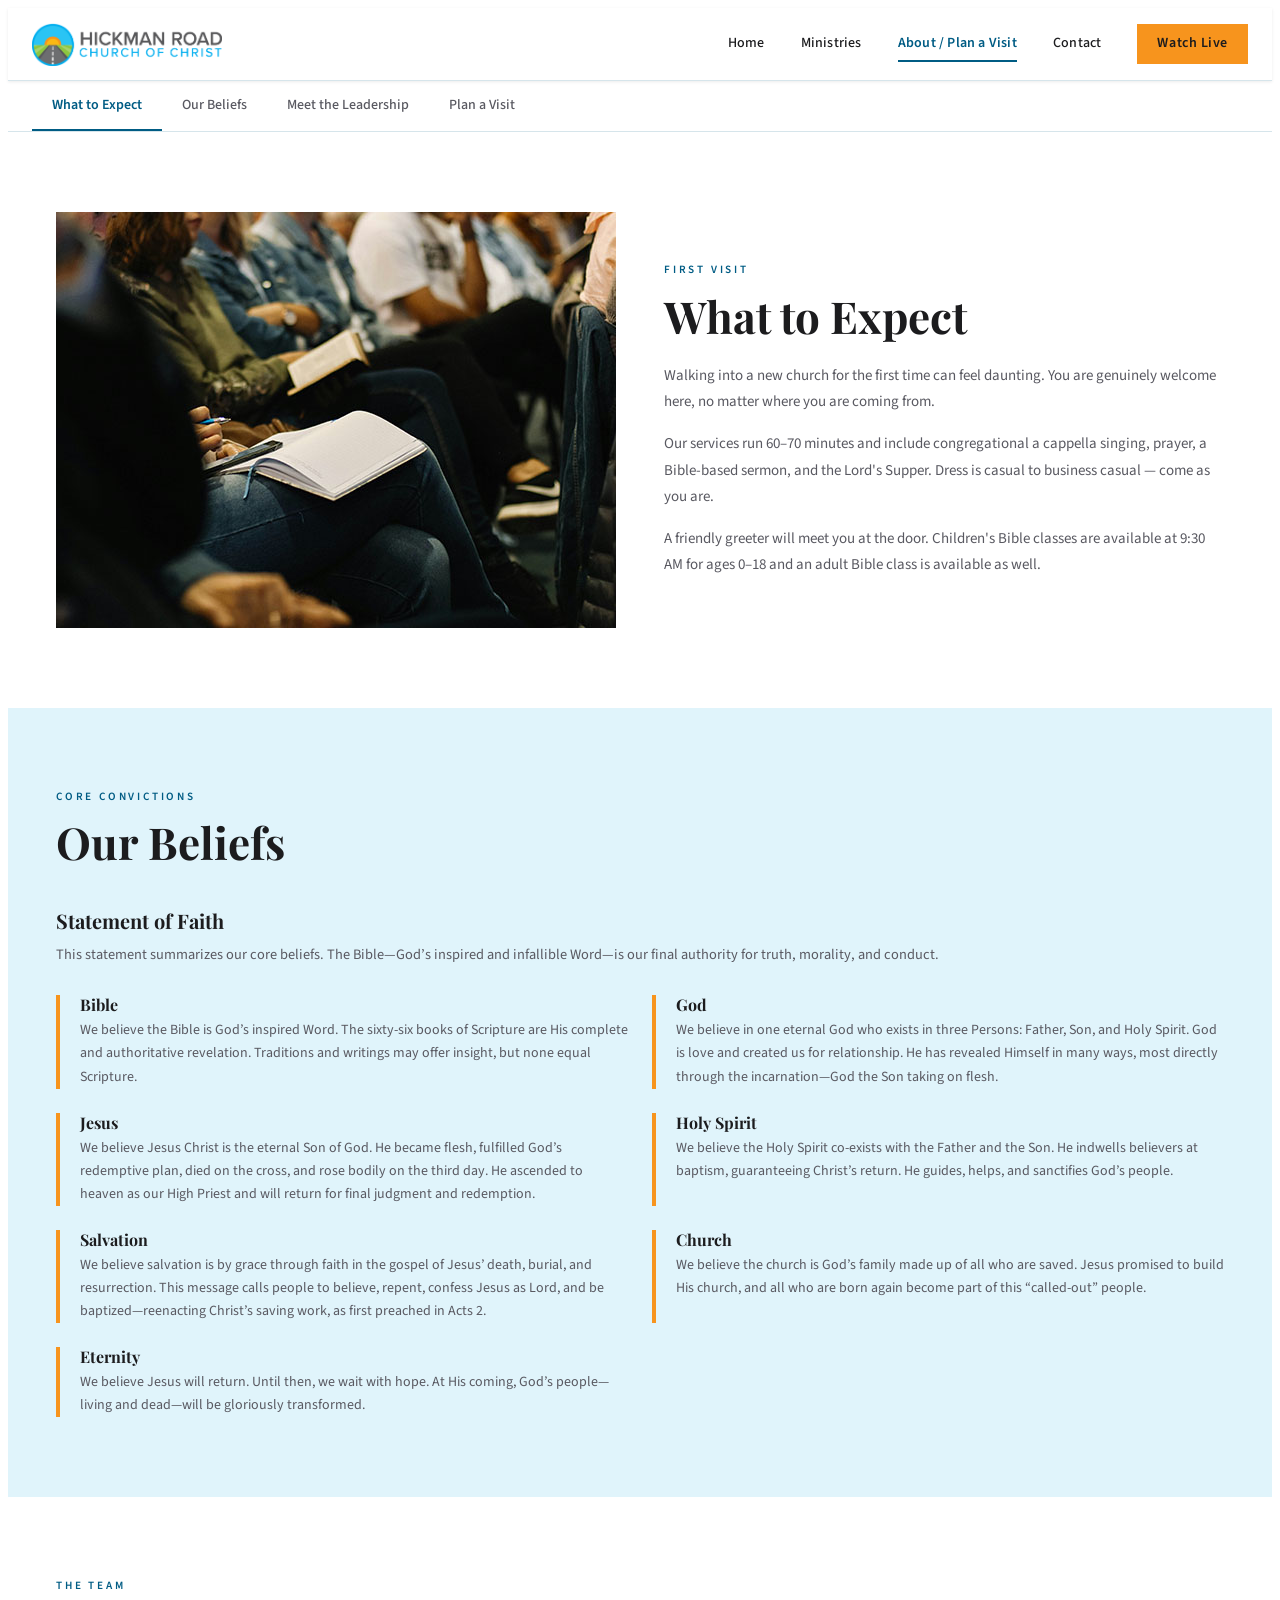
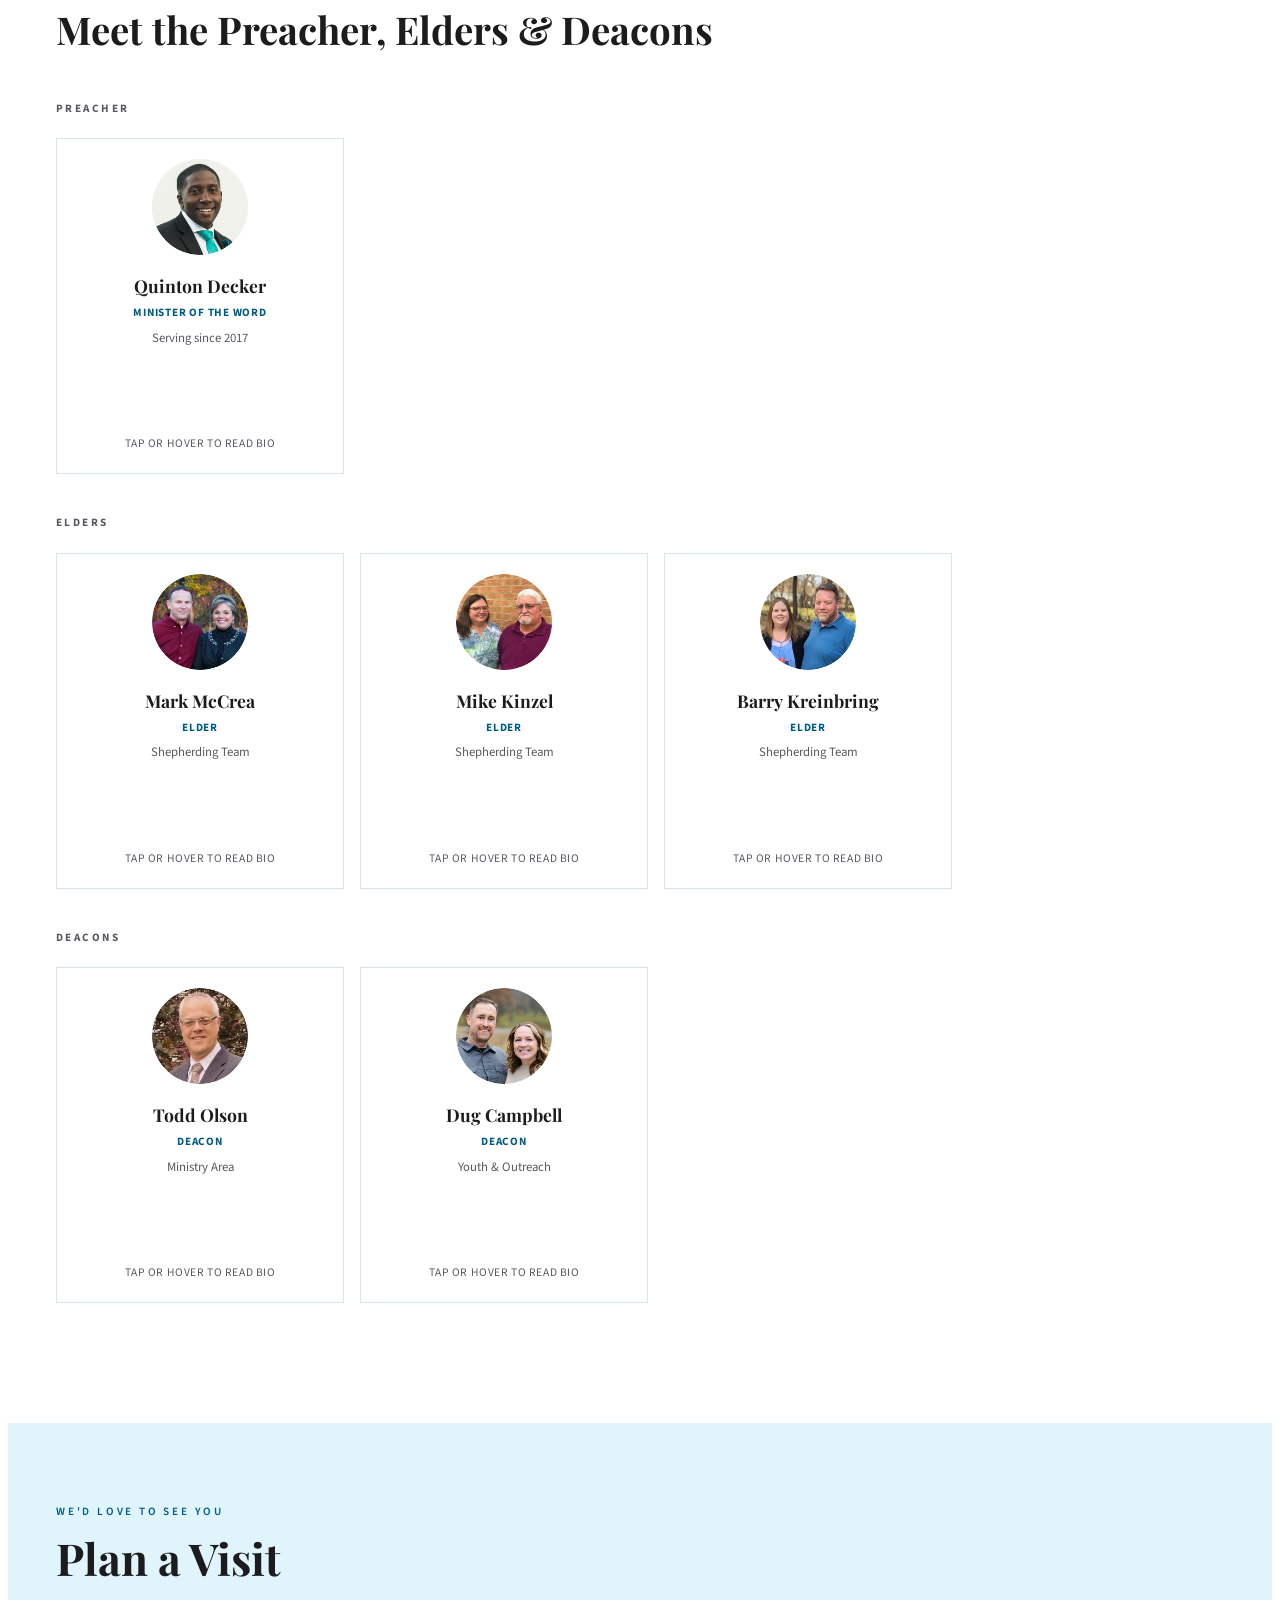
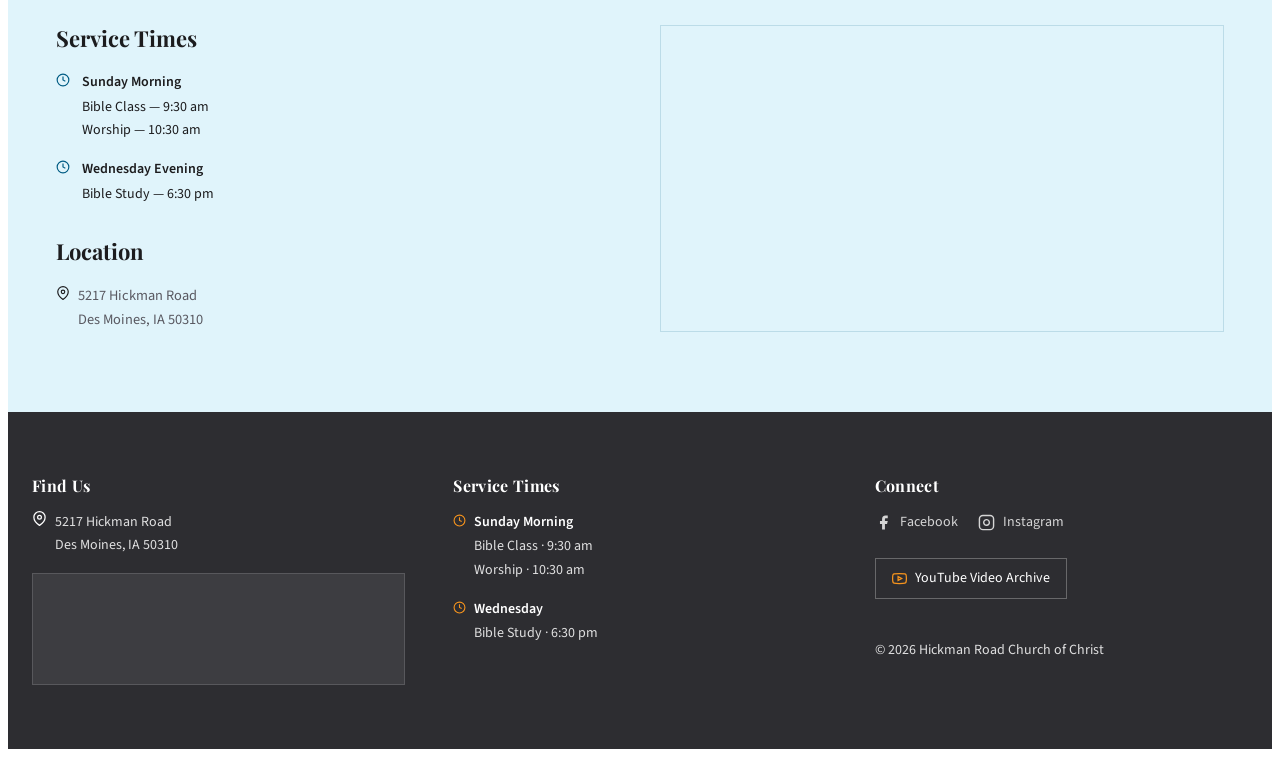
==== about.html @ 823d5087 "Initial commit" ====
<!DOCTYPE html>
<html lang="en">

<head>
    <meta charset="UTF-8" />
    <meta name="viewport" content="width=device-width, initial-scale=1.0" />
    <title>About / Plan a Visit — Hickman Road Church of Christ</title>
    <link rel="preconnect" href="https://fonts.googleapis.com" />
    <link rel="preconnect" href="https://fonts.gstatic.com" crossorigin />
    <link
        href="https://fonts.googleapis.com/css2?family=Playfair+Display:ital,wght@0,400;0,600;0,700;1,400;1,600&family=Source+Sans+3:wght@300;400;500;600&display=swap"
        rel="stylesheet" />
    <link rel="stylesheet" href="scss/main.css" />
</head>

<body>

    <a href="#main-content" class="skip-link">Skip to main content</a>

    <header role="banner" class="site-header">
        <div class="site-header__inner">
            <a href="index.html" class="site-header__logo" aria-label="Hickman Road Church of Christ — go to home page">
                <img src="images/logo-full.png" alt="" aria-hidden="true" class="logo-full" />
                <img src="images/logo-bug.png" alt="" aria-hidden="true" class="logo-bug" />
            </a>
            <nav class="site-nav" aria-label="Main navigation">
                <a href="index.html" class="site-nav__link">Home</a>
                <a href="ministries.html" class="site-nav__link">Ministries</a>
                <a href="about.html" class="site-nav__link" aria-current="page">About / Plan a Visit</a>
                <a href="contact.html" class="site-nav__link">Contact</a>
                <a href="https://www.facebook.com/hickmanroadchurchofchrist" class="site-nav__cta" target="_blank" rel="noopener noreferrer">Watch Live</a>
            </nav>
            <button class="hamburger" id="hamburger-btn" aria-label="Open navigation menu" aria-expanded="false"
                aria-controls="mobile-nav">
                <svg id="icon-menu" width="22" height="22" viewBox="0 0 24 24" fill="none" stroke="currentColor"
                    stroke-width="2" aria-hidden="true">
                    <line x1="3" y1="6" x2="21" y2="6" />
                    <line x1="3" y1="12" x2="21" y2="12" />
                    <line x1="3" y1="18" x2="21" y2="18" />
                </svg>
                <svg id="icon-close" width="22" height="22" viewBox="0 0 24 24" fill="none" stroke="currentColor"
                    stroke-width="2" aria-hidden="true" style="display:none;">
                    <line x1="18" y1="6" x2="6" y2="18" />
                    <line x1="6" y1="6" x2="18" y2="18" />
                </svg>
            </button>
        </div>
        <div id="mobile-nav" class="mobile-nav" hidden role="navigation" aria-label="Mobile navigation">
            <a href="index.html" class="mobile-nav__link">Home</a>
            <a href="ministries.html" class="mobile-nav__link">Ministries</a>
            <a href="about.html" class="mobile-nav__link" aria-current="page">About / Plan a Visit</a>
            <a href="contact.html" class="mobile-nav__link">Contact</a>
            <a href="#watch" class="mobile-nav__link mobile-nav__link--cta">Watch Live</a>
        </div>
    </header>

    <main id="main-content" tabindex="-1" style="outline:none;">
        <h1 class="sr-only">About / Plan a Visit — Hickman Road Church of Christ</h1>

        <!-- Sticky Sub-nav -->
        <nav class="sub-nav" aria-label="Page sections">
            <div class="sub-nav__inner">
                <button class="sub-nav__btn" data-target="what-to-expect" aria-current="true">What to Expect</button>
                <button class="sub-nav__btn" data-target="our-beliefs">Our Beliefs</button>
                <button class="sub-nav__btn" data-target="leadership">Meet the Leadership</button>
                <button class="sub-nav__btn" data-target="plan-a-visit">Plan a Visit</button>
            </div>
        </nav>

        <!-- What to Expect -->
        <section id="what-to-expect" class="expect-section" aria-labelledby="expect-heading">
            <div class="expect-section__inner">
                <div class="expect-section__image">
                    <img src="images/bibles_out_592x416.jpg"
                        alt="Congregation gathered in a warm, welcoming worship space" />
                </div>
                <div class="expect-section__text">
                    <span class="eyebrow">First Visit</span>
                    <h2 id="expect-heading">What to Expect</h2>
                    <p>Walking into a new church for the first time can feel daunting. You are genuinely welcome here, no matter where you are coming from.</p>
                    <p>Our services run 60–70 minutes and include congregational a cappella singing, prayer, a Bible-based sermon, and the Lord's Supper. Dress is casual to business casual — come as you are.</p>
                    <p>A friendly greeter will meet you at the door. Children's Bible classes are available at 9:30 AM for ages 0–18 and an adult Bible class is available as well.</p>
                </div>
            </div>
        </section>

        <!-- Our Beliefs -->
        <section id="our-beliefs" class="beliefs-section" aria-labelledby="beliefs-heading">
            <div class="beliefs-section__inner">
                <span class="eyebrow">Core Convictions</span>
                <h2 id="beliefs-heading">Our Beliefs</h2>
                <h3 class="beliefs-section__subhead">Statement of Faith</h3>
                <p class="beliefs-section__intro">This statement summarizes our core beliefs. The Bible—God’s inspired and infallible Word—is our final authority for truth, morality, and conduct.</p>
                <div class="beliefs-section__list">
                    <div class="belief-item">
                        <h3>Bible</h3>
                        <p>We believe the Bible is God’s inspired Word. The sixty‑six books of Scripture are His complete and authoritative revelation. Traditions and writings may offer insight, but none equal Scripture.</p>
                    </div>
                    <div class="belief-item">
                        <h3>God</h3>
                        <p>We believe in one eternal God who exists in three Persons: Father, Son, and Holy Spirit. God is love and created us for relationship. He has revealed Himself in many ways, most directly through the incarnation—God the Son taking on flesh.</p>
                    </div>
                    <div class="belief-item">
                        <h3>Jesus</h3>
                        <p>We believe Jesus Christ is the eternal Son of God. He became flesh, fulfilled God’s redemptive plan, died on the cross, and rose bodily on the third day. He ascended to heaven as our High Priest and will return for final judgment and redemption.</p>
                    </div>
                    <div class="belief-item">
                        <h3>Holy Spirit</h3>
                        <p>We believe the Holy Spirit co‑exists with the Father and the Son. He indwells believers at baptism, guaranteeing Christ’s return. He guides, helps, and sanctifies God’s people.</p>
                    </div>
                    <div class="belief-item">
                        <h3>Salvation</h3>
                        <p>We believe salvation is by grace through faith in the gospel of Jesus’ death, burial, and resurrection. This message calls people to believe, repent, confess Jesus as Lord, and be baptized—reenacting Christ’s saving work, as first preached in Acts 2.</p>
                    </div>
                    <div class="belief-item">
                        <h3>Church</h3>
                        <p>We believe the church is God’s family made up of all who are saved. Jesus promised to build His church, and all who are born again become part of this “called‑out” people.</p>
                    </div>
                    <div class="belief-item">
                        <h3>Eternity</h3>
                        <p>We believe Jesus will return. Until then, we wait with hope. At His coming, God’s people—living and dead—will be gloriously transformed.</p>
                    </div>
                </div>
            </div>
        </section>

        
        <!-- Leadership -->
        <section id="leadership" class="leadership-section" aria-labelledby="leadership-heading">
            <div class="leadership-section__inner">
                <span class="eyebrow">The Team</span>
                <h2 id="leadership-heading">Meet the Preacher, Elders &amp; Deacons</h2>
                <p class="leadership-mobile-hint">Tap a card to read each bio. Tap again to return.</p>

                <div class="leadership-group">
                    <div class="leadership-group__title">Preacher</div>
                    <div class="leadership-group__cards">
                        <article class="leadership-flip-card" tabindex="0">
                            <div class="leadership-flip-card__inner">
                                <div class="leadership-flip-card__face leadership-flip-card__face--front">
                                    <div class="leadership-flip-card__avatar">
                                        <img src="images/quinton_350_circle.png" alt="Quinton Decker, Minister of the Word" />
                                    </div>
                                    <div class="leadership-flip-card__name">Quinton Decker</div>
                                    <div class="leadership-flip-card__role">Minister of the Word</div>
                                    <div class="leadership-flip-card__meta">Serving since 2017</div>
                                    <div class="leadership-flip-card__hint">Tap or hover to read bio</div>
                                </div>
                                <div class="leadership-flip-card__face leadership-flip-card__face--back">
                                    <h3>Bio</h3>
                                    <p>Quinton grew up in Moore, Oklahoma, and earned his BBS from Bear Valley Bible Institute. He and his wife, Katie, have a one‑year‑old daughter, Ruth. He loves Scripture, family time, and serving the church, and is passionate about pursuing God and living out biblical truth.</p>
                                </div>
                            </div>
                        </article>
                    </div>
                </div>

                <div class="leadership-group">
                    <div class="leadership-group__title">Elders</div>
                    <div class="leadership-group__cards">
                        <article class="leadership-flip-card" tabindex="0">
                            <div class="leadership-flip-card__inner">
                                <div class="leadership-flip-card__face leadership-flip-card__face--front">
                                    <div class="leadership-flip-card__avatar">
                                        <img src="images/mark-betsy_350_circle.png" alt="Mark McCrea, Elder" />
                                    </div>
                                    <div class="leadership-flip-card__name">Mark McCrea</div>
                                    <div class="leadership-flip-card__role">Elder</div>
                                    <div class="leadership-flip-card__meta">Shepherding Team</div>
                                    <div class="leadership-flip-card__hint">Tap or hover to read bio</div>
                                </div>
                                <div class="leadership-flip-card__face leadership-flip-card__face--back">
                                    <h3>Bio</h3>
                                    <p>Mark became a Christian in 1974 and married his wife, Betsy, in 1985. They moved to Des Moines in 2000, where Mark manages Cedar Creek Lumber. An elder since 2012, Mark loves teaching and serving alongside his family.</p>
                                </div>
                            </div>
                        </article>

                        <article class="leadership-flip-card" tabindex="0">
                            <div class="leadership-flip-card__inner">
                                <div class="leadership-flip-card__face leadership-flip-card__face--front">
                                    <div class="leadership-flip-card__avatar">
                                        <img src="images/mike-deb_350_circle.jpg" alt="Mike Kinzel, Elder" />
                                    </div>
                                    <div class="leadership-flip-card__name">Mike Kinzel</div>
                                    <div class="leadership-flip-card__role">Elder</div>
                                    <div class="leadership-flip-card__meta">Shepherding Team</div>
                                    <div class="leadership-flip-card__hint">Tap or hover to read bio</div>
                                </div>
                                <div class="leadership-flip-card__face leadership-flip-card__face--back">
                                    <h3>Bio</h3>
                                    <p>Mike and Deb were baptized in 1978 and moved to Des Moines in 1989. Mike manages Liqui‑Grow Fertilizer, and both serve through teaching and ministry work. He enjoys guitar, family time, and keeping his ’72 Chevelle running.</p>
                                </div>
                            </div>
                        </article>

                        <article class="leadership-flip-card" tabindex="0">
                            <div class="leadership-flip-card__inner">
                                <div class="leadership-flip-card__face leadership-flip-card__face--front">
                                    <div class="leadership-flip-card__avatar">
                                        <img src="images/barry-kristi_350_circle.png" alt="Barry Kreinbring, Elder" />
                                    </div>
                                    <div class="leadership-flip-card__name">Barry Kreinbring</div>
                                    <div class="leadership-flip-card__role">Elder</div>
                                    <div class="leadership-flip-card__meta">Shepherding Team</div>
                                    <div class="leadership-flip-card__hint">Tap or hover to read bio</div>
                                </div>
                                <div class="leadership-flip-card__face leadership-flip-card__face--back">
                                    <h3>Bio</h3>
                                    <p>Barry has attended Hickman Road for more than 40 years. He and his wife, Kristi, have four children and love being involved in church life. Barry enjoys family time and is passionate about helping shape the congregation’s future.</p>
                                </div>
                            </div>
                        </article>

                        
                    </div>
                </div>

                <div class="leadership-group">
                    <div class="leadership-group__title">Deacons</div>
                    <div class="leadership-group__cards" aria-label="List of deacons">
                        <article class="leadership-flip-card" tabindex="0">
                            <div class="leadership-flip-card__inner">
                                <div class="leadership-flip-card__face leadership-flip-card__face--front">
                                    <div class="leadership-flip-card__avatar">
                                        <img src="images/todd_350_circle.png" alt="Deacon profile placeholder one" />
                                    </div>
                                    <div class="leadership-flip-card__name">Todd Olson</div>
                                    <div class="leadership-flip-card__role">Deacon</div>
                                    <div class="leadership-flip-card__meta">Ministry Area</div>
                                    <div class="leadership-flip-card__hint">Tap or hover to read bio</div>
                                </div>
                                <div class="leadership-flip-card__face leadership-flip-card__face--back">
                                    <h3>Bio</h3>
                                    <p>Todd has been part of Hickman Road since 1995. He and his wife, Sherri, have three children and are longtime LTC participants. Todd works in restaurant management and renewable resources and enjoys family time and home projects.</p>
                                </div>
                            </div>
                        </article>

                        <article class="leadership-flip-card" tabindex="0">
                            <div class="leadership-flip-card__inner">
                                <div class="leadership-flip-card__face leadership-flip-card__face--front">
                                    <div class="leadership-flip-card__avatar">
                                        <img src="images/DugJenni_web.png" alt="Deacon profile placeholder two" />
                                    </div>
                                    <div class="leadership-flip-card__name">Dug Campbell</div>
                                    <div class="leadership-flip-card__role">Deacon</div>
                                    <div class="leadership-flip-card__meta">Youth & Outreach</div>
                                    <div class="leadership-flip-card__hint">Tap or hover to read bio</div>
                                </div>
                                <div class="leadership-flip-card__face leadership-flip-card__face--back">
                                    <h3>Bio</h3>
                                    <p>Dug grew up at Hickman Road and returned to the Des Moines area in 2006 with his wife, Jenni. They have five children—Cordelia, Samson, Canaan, and sisters Ysmaylove and Rebeca, who joined their family through adoption from Haiti. Dug loves family time and is excited about the church’s future.</p>
                                </div>
                            </div>
                        </article>
                    </div>
                </div>
            </div>
        </section>

        <!-- Plan a Visit -->
        <section id="plan-a-visit" class="visit-section" aria-labelledby="visit-heading">
            <div class="visit-section__inner">
                <span class="eyebrow">We'd Love to See You</span>
                <h2 id="visit-heading">Plan a Visit</h2>
                <div class="visit-section__grid">
                    <div>
                        <h3>Service Times</h3>
                        <ul class="schedule-list" aria-label="Weekly service schedule">
                            <li>
                                <svg class="sl-icon" width="14" height="14" viewBox="0 0 24 24" fill="none"
                                    stroke="currentColor" stroke-width="2" aria-hidden="true">
                                    <circle cx="12" cy="12" r="10" />
                                    <polyline points="12 6 12 12 16 14" />
                                </svg>
                                <div><strong>Sunday Morning</strong>
                                    <div>Bible Class — 9:30 am</div>
                                    <div>Worship — 10:30 am</div>
                                </div>
                            </li>
                            
                            <li>
                                <svg class="sl-icon" width="14" height="14" viewBox="0 0 24 24" fill="none"
                                    stroke="currentColor" stroke-width="2" aria-hidden="true">
                                    <circle cx="12" cy="12" r="10" />
                                    <polyline points="12 6 12 12 16 14" />
                                </svg>
                                <div><strong>Wednesday Evening</strong>
                                    <div>Bible Study — 6:30 pm</div>
                                </div>
                            </li>
                        </ul>
                        <h3>Location</h3>
                        <div style="display:flex;align-items:flex-start;gap:0.5rem;">
                            <svg class="sl-icon" width="14" height="14" viewBox="0 0 24 24" fill="none"
                                stroke="currentColor" stroke-width="2" aria-hidden="true" style="margin-top:2px;">
                                <path d="M21 10c0 7-9 13-9 13s-9-6-9-13a9 9 0 0118 0z" />
                                <circle cx="12" cy="10" r="3" />
                            </svg>
                            <address style="color:#595961;font-size:0.9rem;line-height:1.65;">5217 Hickman Road<br>Des
                                Moines, IA 50310</address>
                        </div>
                    </div>
                    <div class="map-placeholder">
                        <iframe
                            src="https://www.google.com/maps/embed?pb=!1m14!1m8!1m3!1d47726.13663338739!2d-93.690954!3d41.61503!3m2!1i1024!2i768!4f13.1!3m3!1m2!1s0x87ee9e9b1088c731%3A0x2dcc5c05e4bc207!2sHickman%20Road%20Church%20of%20Christ!5e0!3m2!1sen!2sus!4v1785357381232!5m2!1sen!2sus"
                            width="100%"
                            height="100%"
                            style="border:0; min-height:16rem;"
                            allowfullscreen=""
                            loading="lazy"
                            referrerpolicy="strict-origin-when-cross-origin"
                            title="Map showing Hickman Road Church of Christ location">
                        </iframe>
                    </div>
                </div>
            </div>
        </section>

    </main>

    <!-- Same footer as index.html — paste it here -->
        <footer class="site-footer" aria-label="Site footer">
        <div class="site-footer__inner">
            <div class="site-footer__grid">
                <div class="site-footer__col">
                    <h2 class="site-footer__heading">Find Us</h2>
                    <div style="display:flex;align-items:flex-start;gap:0.5rem;margin-bottom:1rem;">
                        <svg class="ft-icon" width="15" height="15" viewBox="0 0 24 24" fill="none"
                            stroke="currentColor" stroke-width="2" aria-hidden="true">
                            <path d="M21 10c0 7-9 13-9 13s-9-6-9-13a9 9 0 0118 0z" />
                            <circle cx="12" cy="10" r="3" />
                        </svg>
                        <address>5217 Hickman Road<br>Des Moines, IA 50310</address>
                    </div>
                    <div class="site-footer__map-placeholder">
                        <iframe
                            src="https://www.google.com/maps/embed?pb=!1m14!1m8!1m3!1d47726.13663338739!2d-93.690954!3d41.61503!3m2!1i1024!2i768!4f13.1!3m3!1m2!1s0x87ee9e9b1088c731%3A0x2dcc5c05e4bc207!2sHickman%20Road%20Church%20of%20Christ!5e0!3m2!1sen!2sus!4v1785357381232!5m2!1sen!2sus"
                            width="100%"
                            height="100%"
                            style="border:0; min-height:7rem;"
                            allowfullscreen=""
                            loading="lazy"
                            referrerpolicy="strict-origin-when-cross-origin"
                            title="Footer map showing Hickman Road Church of Christ location">
                        </iframe>
                    </div>
                </div>
                <div class="site-footer__col">
                    <h2 class="site-footer__heading">Service Times</h2>
                    <ul class="site-footer__schedule" aria-label="Weekly service schedule">
                        <li>
                            <svg class="ft-icon" width="13" height="13" viewBox="0 0 24 24" fill="none"
                                stroke="currentColor" stroke-width="2" aria-hidden="true">
                                <circle cx="12" cy="12" r="10" />
                                <polyline points="12 6 12 12 16 14" />
                            </svg>
                            <div><strong>Sunday Morning</strong>
                                <div>Bible Class · 9:30 am</div>
                                <div>Worship · 10:30 am</div>
                            </div>
                        </li>
                        <li>
                            <svg class="ft-icon" width="13" height="13" viewBox="0 0 24 24" fill="none"
                                stroke="currentColor" stroke-width="2" aria-hidden="true">
                                <circle cx="12" cy="12" r="10" />
                                <polyline points="12 6 12 12 16 14" />
                            </svg>
                            <div><strong>Wednesday</strong>
                                <div>Bible Study · 6:30 pm</div>
                            </div>
                        </li>
                    </ul>
                </div>
                <div class="site-footer__col">
                    <h2 class="site-footer__heading">Connect</h2>
                    <nav class="site-footer__social" aria-label="Social media links">
                        <a href="https://www.facebook.com/hickmanroadchurchofchrist" aria-label="Visit our Facebook page" target="_blank" rel="noopener noreferrer">
                            <svg class="ft-icon" width="17" height="17" viewBox="0 0 24 24" fill="currentColor"
                                aria-hidden="true">
                                <path d="M18 2h-3a5 5 0 00-5 5v3H7v4h3v8h4v-8h3l1-4h-4V7a1 1 0 011-1h3z" />
                            </svg> Facebook
                        </a>
                        <a href="https://www.instagram.com/hickmanroadchurchofchrist/" aria-label="Visit our Instagram profile" target="_blank" rel="noopener noreferrer">
                            <svg class="ft-icon" width="17" height="17" viewBox="0 0 24 24" fill="none"
                                stroke="currentColor" stroke-width="2" aria-hidden="true">
                                <rect x="2" y="2" width="20" height="20" rx="5" />
                                <path d="M16 11.37A4 4 0 1112.63 8 4 4 0 0116 11.37z" />
                                <line x1="17.5" y1="6.5" x2="17.51" y2="6.5" />
                            </svg> Instagram
                        </a>
                    </nav>
                    <a href="https://www.youtube.com/@hickmanroadchurchofchrist6056" class="site-footer__archive" aria-label="Browse sermon archive recordings" target="_blank" rel="noopener noreferrer">
                        <svg class="ft-icon" width="15" height="15" viewBox="0 0 24 24" fill="none"
                            stroke="currentColor" stroke-width="2" aria-hidden="true">
                            <path
                                d="M22.54 6.42a2.78 2.78 0 00-1.94-1.96C18.88 4 12 4 12 4s-6.88 0-8.6.46a2.78 2.78 0 00-1.94 1.96A29 29 0 001 12a29 29 0 00.46 5.58A2.78 2.78 0 003.4 19.54C5.12 20 12 20 12 20s6.88 0 8.6-.46a2.78 2.78 0 001.94-1.96A29 29 0 0023 12a29 29 0 00-.46-5.58z" />
                            <polygon points="9.75 15.02 15.5 12 9.75 8.98 9.75 15.02" />
                        </svg>
                        YouTube Video Archive
                    </a>
                    <p class="site-footer__copy">© 2026 Hickman Road Church of Christ</p>
                    <p class="site-footer__copy">
                    </p>
                </div>
            </div>
        </div>
    </footer>

    <script src="js/main.js"></script>
</body>

</html>
---- scss/main.css ----
*,
*::before,
*::after {
  box-sizing: border-box;
}

html {
  font-size: 16px;
  scroll-behavior: smooth;
  -webkit-text-size-adjust: 100%;
}

body {
  font-family: "Source Sans 3", "Segoe UI", Helvetica, Arial, sans-serif;
  font-size: 1rem;
  line-height: 1.65;
  color: #1c1c1e;
  background-color: #ffffff;
  -webkit-font-smoothing: antialiased;
  -moz-osx-font-smoothing: grayscale;
}

h1,
h2,
h3,
h4,
h5,
h6 {
  font-family: "Playfair Display", Georgia, "Times New Roman", serif;
  font-weight: 700;
  line-height: 1.2;
  color: #1c1c1e;
  margin: 0;
}

p {
  margin: 0;
}

a {
  color: #005c84;
  text-decoration: none;
}
a:hover {
  text-decoration: underline;
}

img,
picture,
video {
  max-width: 100%;
  display: block;
}

ul,
ol {
  list-style: none;
  margin: 0;
  padding: 0;
}

button {
  font-family: "Source Sans 3", "Segoe UI", Helvetica, Arial, sans-serif;
  cursor: pointer;
}

address {
  font-style: normal;
}

button:focus-visible,
a:focus-visible,
input:focus-visible,
select:focus-visible,
textarea:focus-visible {
  outline: 3px solid #005c84;
  outline-offset: 3px;
}

@media (prefers-reduced-motion: reduce) {
  *,
  *::before,
  *::after {
    animation-duration: 0.01ms !important;
    animation-iteration-count: 1 !important;
    transition-duration: 0.01ms !important;
  }
}
.sr-only {
  position: absolute;
  width: 1px;
  height: 1px;
  padding: 0;
  margin: -1px;
  overflow: hidden;
  clip: rect(0, 0, 0, 0);
  white-space: nowrap;
  border-width: 0;
}

.section--primary h1,
.section--primary h2,
.section--primary h3,
.section--primary p,
.mission-band h1,
.mission-band h2 {
  color: #ffffff;
}

@keyframes fadeInUp {
  from {
    opacity: 0;
    transform: translateY(28px);
  }
  to {
    opacity: 1;
    transform: translateY(0);
  }
}
@keyframes fadeIn {
  from {
    opacity: 0;
  }
  to {
    opacity: 1;
  }
}
@keyframes slideInLeft {
  from {
    opacity: 0;
    transform: translateX(-28px);
  }
  to {
    opacity: 1;
    transform: translateX(0);
  }
}
@keyframes pulse {
  0%, 100% {
    transform: scale(1);
  }
  50% {
    transform: scale(1.03);
  }
}
@keyframes shimmer {
  from {
    background-position: -200% 0;
  }
  to {
    background-position: 200% 0;
  }
}
.anim-fade-in-up {
  animation: fadeInUp 0.65s ease both;
}

.anim-fade-in {
  animation: fadeIn 0.5s ease both;
}

.anim-slide-in-left {
  animation: slideInLeft 0.55s ease both;
}

.anim-delay-1 {
  animation-delay: 0.1s;
}

.anim-delay-2 {
  animation-delay: 0.2s;
}

.anim-delay-3 {
  animation-delay: 0.3s;
}

.anim-delay-4 {
  animation-delay: 0.4s;
}

.anim-delay-5 {
  animation-delay: 0.5s;
}

@media (prefers-reduced-motion: reduce) {
  .anim-fade-in-up,
  .anim-fade-in,
  .anim-slide-in-left {
    animation: none;
    opacity: 1;
    transform: none;
  }
}
.site-header {
  position: sticky;
  top: 0;
  z-index: 50;
  background-color: #ffffff;
  border-bottom: 1px solid rgba(0, 92, 132, 0.16);
  box-shadow: 0 1px 3px rgba(0, 0, 0, 0.08);
}
.site-header__inner {
  width: 100%;
  max-width: 1280px;
  margin-inline: auto;
  padding-inline: 1.5rem;
  height: 72px;
  display: flex;
  align-items: center;
  justify-content: space-between;
}
.site-header__logo {
  display: flex;
  align-items: center;
  background: none;
  border: none;
  padding: 0;
  cursor: pointer;
  transition: opacity 0.15s ease;
}
.site-header__logo:hover {
  opacity: 0.85;
}
.site-header__logo .logo-full {
  display: none;
  height: 44px;
  width: auto;
  -o-object-fit: contain;
     object-fit: contain;
}
@media screen and (min-width: 768px) {
  .site-header__logo .logo-full {
    display: block;
  }
}
.site-header__logo .logo-bug {
  display: block;
  height: 40px;
  width: auto;
  -o-object-fit: contain;
     object-fit: contain;
}
@media screen and (min-width: 768px) {
  .site-header__logo .logo-bug {
    display: none;
  }
}

.site-nav {
  display: none;
  align-items: center;
  gap: 0.25rem;
}
@media screen and (min-width: 768px) {
  .site-nav {
    display: flex;
  }
}
.site-nav__link {
  position: relative;
  padding: 0.5rem 1rem;
  display: inline-block;
  font-family: "Source Sans 3", "Segoe UI", Helvetica, Arial, sans-serif;
  font-size: 0.875rem;
  font-weight: 500;
  color: #1c1c1e;
  background: none;
  border: none;
  cursor: pointer;
  letter-spacing: 0.015em;
  transition: color 0.15s ease, transform 0.15s ease;
  text-decoration: none;
}
.site-nav__link::after {
  content: "";
  position: absolute;
  bottom: 2px;
  left: 1rem;
  right: 1rem;
  height: 2px;
  background-color: #005c84;
  transform: scaleX(0);
  transform-origin: center;
  transition: transform 0.25s ease;
}
.site-nav__link:hover {
  color: #005c84;
  text-decoration: none;
  transform: scale(1.06);
}
.site-nav__link:hover::after {
  transform: scaleX(1);
}
.site-nav__link:focus-visible {
  text-decoration: none;
}
.site-nav__link[aria-current=page] {
  color: #005c84;
  font-weight: 600;
}
.site-nav__link[aria-current=page]::after {
  transform: scaleX(1);
}
.site-nav__cta {
  display: inline-flex;
  align-items: center;
  justify-content: center;
  gap: 0.5rem;
  padding: 0.875rem 2rem;
  font-family: "Source Sans 3", "Segoe UI", Helvetica, Arial, sans-serif;
  font-size: 0.875rem;
  font-weight: 600;
  letter-spacing: 0.04em;
  border: none;
  cursor: pointer;
  transition: background-color 0.15s ease, transform 0.15s ease, box-shadow 0.15s ease;
  text-decoration: none;
}
.site-nav__cta:hover {
  transform: translateY(-2px);
  box-shadow: 0 4px 16px rgba(0, 0, 0, 0.12);
  text-decoration: none;
}
.site-nav__cta:active {
  transform: translateY(0);
  box-shadow: none;
}
.site-nav__cta:focus-visible {
  outline: 3px solid #005c84;
  outline-offset: 3px;
}
.site-nav__cta {
  margin-left: 1rem;
  padding: 0.5rem 1.25rem;
  background-color: #f7941d;
  color: #1c1c1e;
}
.site-nav__cta:hover {
  background-color: rgb(207.4564102564, 116.5794871795, 7.3435897436);
}

.hamburger {
  display: flex;
  align-items: center;
  justify-content: center;
  width: 40px;
  height: 40px;
  padding: 0;
  background: none;
  border: none;
  cursor: pointer;
  color: #1c1c1e;
  transition: color 0.15s ease;
}
@media screen and (min-width: 768px) {
  .hamburger {
    display: none;
  }
}
.hamburger:hover {
  color: #005c84;
}

.mobile-nav {
  background-color: #ffffff;
  border-top: 1px solid rgba(0, 92, 132, 0.16);
}
.mobile-nav[hidden] {
  display: none;
}
@media screen and (min-width: 768px) {
  .mobile-nav {
    display: none !important;
  }
}
.mobile-nav__link {
  display: block;
  width: 100%;
  padding: 1rem 1.5rem;
  font-family: "Source Sans 3", "Segoe UI", Helvetica, Arial, sans-serif;
  font-size: 0.9rem;
  font-weight: 500;
  text-align: left;
  background: none;
  border: none;
  border-bottom: 1px solid rgba(0, 92, 132, 0.16);
  cursor: pointer;
  color: #1c1c1e;
  transition: background-color 0.15s ease, color 0.15s ease;
  text-decoration: none;
  display: block;
}
.mobile-nav__link:hover {
  background-color: #e0f4fb;
  color: #005c84;
}
.mobile-nav__link[aria-current=page] {
  color: #005c84;
  font-weight: 600;
  background-color: rgba(224, 244, 251, 0.6);
}
.mobile-nav__link--cta {
  background-color: #f7941d;
  color: #1c1c1e;
  font-weight: 600;
}
.mobile-nav__link--cta:hover {
  background-color: rgb(217.3076923077, 122.1153846154, 7.6923076923);
  color: #1c1c1e;
}

.site-footer {
  background-color: #2d2d31;
  color: #ffffff;
}
.site-footer__inner {
  width: 100%;
  max-width: 1280px;
  margin-inline: auto;
  padding-inline: 1.5rem;
  padding-top: 4rem;
  padding-bottom: 4rem;
}
.site-footer__grid {
  display: grid;
  grid-template-columns: 1fr;
  gap: 2.5rem;
}
@media screen and (min-width: 768px) {
  .site-footer__grid {
    grid-template-columns: repeat(3, 1fr);
    gap: 3rem;
  }
}
.site-footer__heading {
  font-family: "Playfair Display", Georgia, "Times New Roman", serif;
  font-size: 1rem;
  font-weight: 700;
  color: #ffffff;
  margin-bottom: 1rem;
  letter-spacing: 0.02em;
}
.site-footer__col p, .site-footer__col address {
  font-size: 0.875rem;
  line-height: 1.65;
  color: rgba(255, 255, 255, 0.85);
}
.site-footer__map-placeholder {
  width: 100%;
  height: 7rem;
  margin-top: 0.75rem;
  background-color: rgba(255, 255, 255, 0.08);
  border: 1px solid rgba(255, 255, 255, 0.14);
  display: flex;
  align-items: center;
  justify-content: center;
}
.site-footer__map-placeholder span {
  font-size: 0.7rem;
  color: rgba(255, 255, 255, 0.4);
  letter-spacing: 0.15em;
}
.site-footer__schedule {
  display: flex;
  flex-direction: column;
  gap: 1rem;
}
.site-footer__schedule li {
  display: flex;
  align-items: flex-start;
  gap: 0.5rem;
  font-size: 0.875rem;
  color: rgba(255, 255, 255, 0.85);
}
.site-footer__schedule li .ft-icon {
  flex-shrink: 0;
  margin-top: 3px;
  color: #f7941d;
}
.site-footer__schedule li strong {
  display: block;
  font-weight: 600;
  color: #ffffff;
  margin-bottom: 0.1rem;
}
.site-footer__social {
  display: flex;
  gap: 1.25rem;
  margin-bottom: 1.5rem;
}
.site-footer__social a,
.site-footer__social a:visited {
  display: inline-flex;
  align-items: center;
  gap: 0.5rem;
  font-size: 0.875rem;
  color: rgba(255, 255, 255, 0.8);
  text-decoration: none;
  transition: color 0.15s ease;
}
.site-footer__social a:hover,
.site-footer__social a:visited:hover {
  color: #ffffff;
  text-decoration: none;
}
.site-footer__social a .ft-icon,
.site-footer__social a:visited .ft-icon {
  flex-shrink: 0;
}
.site-footer__archive {
  display: inline-flex;
  align-items: center;
  gap: 0.5rem;
  padding: 0.5rem 1rem;
  font-size: 0.875rem;
  color: #ffffff;
  border: 1px solid rgba(255, 255, 255, 0.28);
  text-decoration: none;
  transition: background-color 0.15s ease;
}
.site-footer__archive .ft-icon {
  color: #f7941d;
}
.site-footer__archive:hover {
  background-color: rgba(255, 255, 255, 0.1);
  text-decoration: none;
}
.site-footer__copy {
  margin-top: 0.5rem;
  font-size: 0.75rem;
  color: rgba(255, 255, 255, 0.55);
}
.site-footer__copy a[href] {
  color: rgba(255, 255, 255, 0.7);
  text-decoration: underline;
}
.site-footer__copy a[href]:hover {
  color: #ffffff;
}
.site-footer__copy:first-of-type {
  margin-top: 2.5rem;
}
.site-footer__scss-link {
  font-size: 0.7rem;
  font-family: "Source Sans 3", "Segoe UI", Helvetica, Arial, sans-serif;
  color: rgba(255, 255, 255, 0.45);
  text-decoration: underline;
  text-underline-offset: 2px;
  transition: color 0.15s ease;
}
.site-footer__scss-link:hover {
  color: rgba(255, 255, 255, 0.8);
}

.skip-link {
  position: absolute;
  width: 1px;
  height: 1px;
  padding: 0;
  margin: -1px;
  overflow: hidden;
  clip: rect(0, 0, 0, 0);
  white-space: nowrap;
  border-width: 0;
}
.skip-link:focus {
  position: absolute;
  top: 0.5rem;
  left: 0.5rem;
  z-index: 100;
  width: auto;
  height: auto;
  padding: 0.75rem 1.25rem;
  margin: 0;
  clip: auto;
  white-space: normal;
  overflow: visible;
  background-color: #005c84;
  color: #ffffff;
  font-size: 0.875rem;
  font-weight: 600;
  box-shadow: 0 4px 16px rgba(0, 0, 0, 0.12);
  text-decoration: none;
}

.demo-bar {
  background-color: #1c1c1e;
  color: rgba(255, 255, 255, 0.9);
  padding: 0.5rem 1.5rem;
  display: flex;
  align-items: center;
  gap: 0.75rem;
  flex-wrap: wrap;
  font-family: "Source Sans 3", "Segoe UI", Helvetica, Arial, sans-serif;
  font-size: 0.75rem;
}
.demo-bar__label {
  opacity: 0.45;
  font-weight: 600;
  letter-spacing: 0.2em;
  text-transform: uppercase;
}
.demo-bar__divider {
  opacity: 0.2;
}
.demo-bar__btn {
  padding: 0.25rem 0.75rem;
  background: none;
  border: none;
  cursor: pointer;
  font-family: "Source Sans 3", "Segoe UI", Helvetica, Arial, sans-serif;
  font-size: 0.75rem;
  color: rgba(255, 255, 255, 0.55);
  transition: color 0.15s ease;
}
.demo-bar__btn:hover {
  color: #ffffff;
}
.demo-bar__btn--active {
  background-color: #f7941d;
  color: #1c1c1e;
  font-weight: 600;
}

.btn {
  display: inline-flex;
  align-items: center;
  justify-content: center;
  gap: 0.5rem;
  padding: 0.875rem 2rem;
  font-family: "Source Sans 3", "Segoe UI", Helvetica, Arial, sans-serif;
  font-size: 0.875rem;
  font-weight: 600;
  letter-spacing: 0.04em;
  border: none;
  cursor: pointer;
  transition: background-color 0.15s ease, transform 0.15s ease, box-shadow 0.15s ease;
  text-decoration: none;
}
.btn:hover {
  transform: translateY(-2px);
  box-shadow: 0 4px 16px rgba(0, 0, 0, 0.12);
  text-decoration: none;
}
.btn:active {
  transform: translateY(0);
  box-shadow: none;
}
.btn:focus-visible {
  outline: 3px solid #005c84;
  outline-offset: 3px;
}
.btn--primary {
  background-color: #005c84;
  color: #ffffff;
}
.btn--primary:hover {
  background-color: rgb(0, 63.5636363636, 91.2);
}
.btn--accent {
  background-color: #f7941d;
  color: #1c1c1e;
}
.btn--accent:hover {
  background-color: rgb(217.3076923077, 122.1153846154, 7.6923076923);
}
.btn--outline {
  background-color: transparent;
  color: #005c84;
  border: 2px solid #005c84;
}
.btn--outline:hover {
  background-color: rgba(0, 92, 132, 0.07);
}
.btn--outline-white {
  background-color: transparent;
  color: #ffffff;
  border: 2px solid rgba(255, 255, 255, 0.65);
}
.btn--outline-white:hover {
  background-color: rgba(255, 255, 255, 0.12);
}
.btn--full {
  width: 100%;
}

.eyebrow {
  font-family: "Source Sans 3", "Segoe UI", Helvetica, Arial, sans-serif;
  font-size: 0.7rem;
  font-weight: 600;
  letter-spacing: 0.25em;
  text-transform: uppercase;
  color: #005c84;
  display: block;
  margin-bottom: 0.625rem;
}
.eyebrow--white {
  font-family: "Source Sans 3", "Segoe UI", Helvetica, Arial, sans-serif;
  font-size: 0.7rem;
  font-weight: 600;
  letter-spacing: 0.25em;
  text-transform: uppercase;
  color: rgba(255, 255, 255, 0.72);
}

.ministry-card {
  border: 1px solid rgba(0, 92, 132, 0.16);
  background-color: #ffffff;
  display: flex;
  flex-direction: column;
  transition: border-color 0.25s ease, box-shadow 0.25s ease, transform 0.25s ease;
}
.ministry-card:hover {
  transform: translateY(-3px);
  box-shadow: 0 4px 16px rgba(0, 0, 0, 0.12);
}
.ministry-card__image {
  height: 13rem;
  overflow: hidden;
  background-color: #e0f4fb;
}
.ministry-card__image img {
  width: 100%;
  height: 100%;
  -o-object-fit: cover;
     object-fit: cover;
  display: block;
  transform: scale(1);
  transition: transform 0.55s ease;
}
.ministry-card:hover .ministry-card__image img {
  transform: scale(1.07);
}
.ministry-card__body {
  padding: 1.5rem;
  display: flex;
  flex-direction: column;
  flex: 1;
}
.ministry-card__eyebrow {
  font-family: "Source Sans 3", "Segoe UI", Helvetica, Arial, sans-serif;
  font-size: 0.7rem;
  font-weight: 600;
  letter-spacing: 0.25em;
  text-transform: uppercase;
  color: #005c84;
  margin-bottom: 0.4rem;
}
.ministry-card__heading {
  font-family: "Playfair Display", Georgia, "Times New Roman", serif;
  font-size: 1.25rem;
  color: #1c1c1e;
  margin-bottom: 0.6rem;
}
.ministry-card__desc {
  font-size: 0.875rem;
  color: #595961;
  line-height: 1.65;
  margin-bottom: 1rem;
  flex: 1;
}
.ministry-card__link {
  display: inline-flex;
  align-items: center;
  gap: 0.3rem;
  font-size: 0.875rem;
  font-weight: 600;
  color: #005c84;
  background: none;
  border: none;
  cursor: pointer;
  padding: 0;
  transition: gap 0.15s ease, color 0.15s ease;
}
.ministry-card__link:hover {
  gap: 0.6rem;
  text-decoration: none;
}

.social-strip {
  background-color: #e0f4fb;
  border-bottom: 1px solid rgba(0, 92, 132, 0.16);
}
.social-strip__inner {
  width: 100%;
  max-width: 1280px;
  margin-inline: auto;
  padding-inline: 1.5rem;
  display: flex;
  flex-direction: column;
  gap: 1rem;
}
@media screen and (min-width: 768px) {
  .social-strip__inner {
    flex-direction: row;
    align-items: stretch;
    justify-content: flex-start;
  }
}
.social-strip__inner {
  padding-top: 1.25rem;
  padding-bottom: 1.25rem;
}
.social-strip__item {
  flex: 1;
  display: flex;
  align-items: center;
  gap: 1rem;
  padding: 1rem 1.5rem;
  background-color: #ffffff;
  border: 1px solid rgba(0, 92, 132, 0.16);
  text-decoration: none;
  transition: border-color 0.25s ease;
}
.social-strip__item:hover {
  border-color: rgba(0, 92, 132, 0.4);
  text-decoration: none;
}
.social-strip__item-icon {
  flex-shrink: 0;
}
.social-strip__item-label {
  font-size: 0.7rem;
  font-weight: 600;
  letter-spacing: 0.2em;
  text-transform: uppercase;
  color: #595961;
  margin-bottom: 0.15rem;
}
.social-strip__item-sub {
  font-size: 0.875rem;
  font-weight: 500;
  color: #1c1c1e;
}
.social-strip__item-arrow {
  margin-left: auto;
  color: #595961;
  flex-shrink: 0;
  transition: color 0.15s ease, transform 0.15s ease;
}
.social-strip__item:hover .social-strip__item-arrow {
  color: #005c84;
  transform: translateX(4px);
}

.mission-band {
  background-color: #005c84;
  padding: 5rem 1.5rem;
  text-align: center;
}
.mission-band__inner {
  max-width: 46rem;
  margin-inline: auto;
}
.mission-band__eyebrow {
  font-family: "Source Sans 3", "Segoe UI", Helvetica, Arial, sans-serif;
  font-size: 0.7rem;
  font-weight: 600;
  letter-spacing: 0.25em;
  text-transform: uppercase;
  color: rgba(255, 255, 255, 0.7);
  display: block;
  margin-bottom: 1.5rem;
}
.mission-band__text {
  font-family: "Playfair Display", Georgia, "Times New Roman", serif;
  font-size: clamp(1.6rem, 3.5vw, 2.25rem);
  font-weight: 700;
  font-style: italic;
  color: #ffffff;
  line-height: 1.55;
}
.mission-band__text .coda {
  display: block;
  font-style: normal;
  font-weight: 700;
  font-size: 1em;
  color: rgb(255, 255, 255);
  margin-top: 0.75rem;
}

.times-card {
  background-color: rgba(235, 249, 253, 0.75);
  padding: 2rem;
  box-shadow: 0 10px 40px rgba(0, 0, 0, 0.18);
}
.times-card__heading {
  font-family: "Playfair Display", Georgia, "Times New Roman", serif;
  font-size: 1.125rem;
  font-weight: 700;
  color: #1c1c1e;
  padding-bottom: 0.75rem;
  border-bottom: 1px solid rgba(0, 92, 132, 0.16);
  margin-bottom: 1.25rem;
}
.times-card__list {
  display: flex;
  flex-direction: column;
  gap: 1rem;
  margin-bottom: 1.5rem;
}
.times-card__list li {
  display: flex;
  align-items: flex-start;
  gap: 0.75rem;
  font-size: 0.875rem;
}
.times-card__list li .tc-icon {
  flex-shrink: 0;
  margin-top: 2px;
  color: #005c84;
}
.times-card__list li strong {
  display: block;
  font-weight: 600;
  color: #1c1c1e;
  margin-bottom: 0.1rem;
}
.times-card__list li span {
  color: #595961;
}

.person-card {
  display: flex;
  align-items: center;
  gap: 1rem;
  border: 1px solid rgba(0, 92, 132, 0.16);
  padding: 1.25rem;
}
.person-card__avatar {
  border-radius: 9999px;
  overflow: hidden;
  flex-shrink: 0;
  background-color: #e0f4fb;
}
.person-card__avatar img {
  width: 100%;
  height: 100%;
  -o-object-fit: cover;
     object-fit: cover;
  display: block;
}
.person-card__avatar--md {
  width: 3rem;
  height: 3rem;
}
.person-card__avatar--lg {
  width: 4.5rem;
  height: 4.5rem;
}
.person-card__name {
  font-family: "Playfair Display", Georgia, "Times New Roman", serif;
  font-size: 1.1rem;
  font-weight: 700;
  color: #1c1c1e;
  margin-bottom: 0.2rem;
}
.person-card__role {
  font-size: 0.7rem;
  font-weight: 700;
  letter-spacing: 0.07em;
  text-transform: uppercase;
  color: #005c84;
  margin-bottom: 0.2rem;
}
.person-card__meta {
  font-size: 0.75rem;
  color: #595961;
}

.deacon-tag {
  border: 1px solid rgba(0, 92, 132, 0.16);
  padding: 0.75rem 1.25rem;
  font-size: 0.875rem;
}
.deacon-tag__name {
  font-weight: 600;
  color: #1c1c1e;
  margin-bottom: 0.15rem;
}
.deacon-tag__role {
  font-size: 0.75rem;
  color: #595961;
}

.belief-item {
  border-left: 4px solid #f7941d;
  padding-left: 1.25rem;
}
.belief-item h3 {
  font-family: "Playfair Display", Georgia, "Times New Roman", serif;
  font-size: 1rem;
  font-weight: 700;
  color: #1c1c1e;
  margin-bottom: 0.3rem;
}
.belief-item p {
  font-size: 0.875rem;
  color: #595961;
  line-height: 1.65;
}

.map-placeholder {
  background-color: #e0f4fb;
  border: 1px solid rgba(0, 92, 132, 0.16);
  display: flex;
  flex-direction: column;
  align-items: center;
  justify-content: center;
  min-height: 16rem;
  gap: 0.5rem;
  color: #595961;
}
.map-placeholder .mp-icon {
  opacity: 0.3;
}
.map-placeholder span {
  font-size: 0.7rem;
  opacity: 0.5;
  letter-spacing: 0.15em;
}

.dot-list {
  display: flex;
  flex-direction: column;
  gap: 0.5rem;
}
.dot-list li {
  display: flex;
  align-items: center;
  gap: 0.625rem;
  font-size: 0.875rem;
  color: #1c1c1e;
}
.dot-list li::before {
  content: "";
  display: block;
  width: 6px;
  height: 6px;
  background-color: #f7941d;
  border-radius: 9999px;
  flex-shrink: 0;
}

.form {
  display: flex;
  flex-direction: column;
  gap: 1.25rem;
}
.form__row {
  display: grid;
  grid-template-columns: 1fr;
  gap: 1.25rem;
}
@media screen and (min-width: 768px) {
  .form__row {
    grid-template-columns: 1fr 1fr;
  }
}
.form__group {
  display: flex;
  flex-direction: column;
  gap: 0.375rem;
}
.form__label {
  font-family: "Source Sans 3", "Segoe UI", Helvetica, Arial, sans-serif;
  font-size: 0.875rem;
  font-weight: 600;
  color: #1c1c1e;
}
.form__label .required {
  color: #b91c1c;
  margin-left: 0.2rem;
}
.form input[type=text],
.form input[type=email],
.form input[type=tel],
.form select,
.form textarea {
  width: 100%;
  padding: 0.75rem 1rem;
  font-family: "Source Sans 3", "Segoe UI", Helvetica, Arial, sans-serif;
  font-size: 0.9375rem;
  color: #1c1c1e;
  background-color: #f0fafd;
  border: 1.5px solid rgba(0, 92, 132, 0.16);
  border-radius: 2px;
  transition: border-color 0.15s ease, box-shadow 0.15s ease, background-color 0.15s ease;
  -webkit-appearance: none;
     -moz-appearance: none;
          appearance: none;
}
.form input[type=text]::-moz-placeholder, .form input[type=email]::-moz-placeholder, .form input[type=tel]::-moz-placeholder, .form select::-moz-placeholder, .form textarea::-moz-placeholder {
  color: #595961;
}
.form input[type=text]::placeholder,
.form input[type=email]::placeholder,
.form input[type=tel]::placeholder,
.form select::placeholder,
.form textarea::placeholder {
  color: #595961;
}
.form input[type=text]:hover,
.form input[type=email]:hover,
.form input[type=tel]:hover,
.form select:hover,
.form textarea:hover {
  border-color: rgba(0, 92, 132, 0.45);
}
.form input[type=text]:focus,
.form input[type=email]:focus,
.form input[type=tel]:focus,
.form select:focus,
.form textarea:focus {
  outline: none;
  border-color: #005c84;
  background-color: #ffffff;
  box-shadow: 0 0 0 3px rgba(0, 92, 132, 0.15);
}
.form input[type=text]:valid:not(:-moz-placeholder), .form input[type=email]:valid:not(:-moz-placeholder), .form input[type=tel]:valid:not(:-moz-placeholder), .form select:valid:not(:-moz-placeholder), .form textarea:valid:not(:-moz-placeholder) {
  border-color: #2d7a4f;
}
.form input[type=text]:valid:not(:placeholder-shown),
.form input[type=email]:valid:not(:placeholder-shown),
.form input[type=tel]:valid:not(:placeholder-shown),
.form select:valid:not(:placeholder-shown),
.form textarea:valid:not(:placeholder-shown) {
  border-color: #2d7a4f;
}
.form input[type=text]:invalid:not(:-moz-placeholder), .form input[type=email]:invalid:not(:-moz-placeholder), .form input[type=tel]:invalid:not(:-moz-placeholder), .form select:invalid:not(:-moz-placeholder), .form textarea:invalid:not(:-moz-placeholder) {
  border-color: #b91c1c;
}
.form input[type=text]:invalid:not(:placeholder-shown),
.form input[type=email]:invalid:not(:placeholder-shown),
.form input[type=tel]:invalid:not(:placeholder-shown),
.form select:invalid:not(:placeholder-shown),
.form textarea:invalid:not(:placeholder-shown) {
  border-color: #b91c1c;
}
.form textarea {
  resize: vertical;
  min-height: 9rem;
  line-height: 1.6;
}
.form select {
  background-image: url("data:image/svg+xml,%3Csvg xmlns='http://www.w3.org/2000/svg' width='16' height='16' viewBox='0 0 24 24' fill='none' stroke='%23595961' stroke-width='2'%3E%3Cpolyline points='6 9 12 15 18 9'%3E%3C/polyline%3E%3C/svg%3E");
  background-repeat: no-repeat;
  background-position: right 0.875rem center;
  padding-right: 2.5rem;
}
.form__hint {
  font-size: 0.8rem;
  color: #595961;
  margin-top: 0.25rem;
}
.form__error {
  font-size: 0.8rem;
  color: #b91c1c;
  margin-top: 0.25rem;
}
.form__submit {
  align-self: flex-start;
  margin-top: 0.5rem;
}
.form__success {
  padding: 1.25rem 1.5rem;
  background-color: rgba(45, 122, 79, 0.1);
  border: 1.5px solid rgba(45, 122, 79, 0.35);
  border-radius: 4px;
  color: rgb(34.005988024, 92.194011976, 59.6994011976);
  font-size: 0.9rem;
  line-height: 1.6;
}
.form__success strong {
  display: block;
  font-size: 1rem;
  margin-bottom: 0.25rem;
}

.page-intro {
  background-color: #e0f4fb;
  padding: 5rem 1.5rem;
  text-align: center;
}
.page-intro__inner {
  width: 100%;
  max-width: 1280px;
  margin-inline: auto;
  padding-inline: 1.5rem;
  max-width: 48rem;
  margin-inline: auto;
}
.page-intro__eyebrow {
  font-family: "Source Sans 3", "Segoe UI", Helvetica, Arial, sans-serif;
  font-size: 0.7rem;
  font-weight: 600;
  letter-spacing: 0.25em;
  text-transform: uppercase;
  color: #005c84;
  display: block;
  margin-bottom: 0.75rem;
}
.page-intro__heading {
  font-family: "Playfair Display", Georgia, "Times New Roman", serif;
  font-size: clamp(2.5rem, 5vw, 3.25rem);
  color: #1c1c1e;
  margin-bottom: 1.25rem;
}
.page-intro__body {
  font-size: 1.1rem;
  color: #595961;
  line-height: 1.7;
}

.hero {
  position: relative;
  min-height: 88vh;
  display: flex;
  align-items: center;
  background-color: #1c1c1c;
}
.hero__bg {
  position: absolute;
  inset: 0;
  width: 100%;
  height: 100%;
  -o-object-fit: cover;
     object-fit: cover;
  opacity: 0.35;
}
.hero__inner {
  position: relative;
  z-index: 1;
  width: 100%;
  max-width: 1280px;
  margin-inline: auto;
  padding-inline: 1.5rem;
  padding-top: 6rem;
  padding-bottom: 6rem;
  width: 100%;
  display: flex;
  flex-direction: column;
  align-items: flex-start;
  gap: 2rem;
}
@media screen and (min-width: 768px) {
  .hero__inner {
    width: 80%;
  }
}
.hero__content {
  color: #ffffff;
  animation: fadeInUp 0.7s ease both;
  width: min(100%, 52rem);
}
.hero__eyebrow {
  display: block;
  font-size: 0.75rem;
  font-weight: 600;
  letter-spacing: 0.25em;
  text-transform: uppercase;
  color: rgba(255, 255, 255, 0.72);
  margin-bottom: 1.25rem;
}
.hero__heading {
  font-family: "Playfair Display", Georgia, "Times New Roman", serif;
  font-size: clamp(2.5rem, 6vw, 3.75rem);
  font-weight: 700;
  line-height: 1.08;
  color: #ffffff;
  margin-bottom: 1.5rem;
}
.hero__body {
  font-size: 1.1rem;
  line-height: 1.75;
  color: rgba(255, 255, 255, 0.8);
  max-width: 40rem;
  margin-bottom: 2.5rem;
}
.hero__actions {
  display: flex;
  flex-direction: column;
  gap: 1rem;
  width: 100%;
}
@media screen and (min-width: 480px) {
  .hero__actions {
    flex-direction: row;
    width: auto;
    flex-wrap: wrap;
  }
}
.hero__card {
  animation: fadeInUp 0.7s 0.15s ease both;
}

.ministries-preview {
  padding: 5rem 1.5rem;
  background-color: #ffffff;
}
.ministries-preview__inner {
  width: 100%;
  max-width: 1280px;
  margin-inline: auto;
  padding-inline: 1.5rem;
}
.ministries-preview__header {
  text-align: center;
  margin-bottom: 3rem;
}
.ministries-preview__header h2 {
  font-family: "Playfair Display", Georgia, "Times New Roman", serif;
  font-size: clamp(2rem, 4vw, 2.75rem);
  color: #1c1c1e;
}
.ministries-preview__grid {
  display: grid;
  grid-template-columns: 1fr;
  gap: 1.5rem;
}
@media screen and (min-width: 768px) {
  .ministries-preview__grid {
    grid-template-columns: repeat(3, 1fr);
  }
}

.ministries-page__grid {
  padding: 5rem 1.5rem;
  background-color: #ffffff;
}
.ministries-page__grid-inner {
  width: 100%;
  max-width: 1280px;
  margin-inline: auto;
  padding-inline: 1.5rem;
  display: grid;
  grid-template-columns: 1fr;
  gap: 2rem;
}
@media screen and (min-width: 768px) {
  .ministries-page__grid-inner {
    grid-template-columns: repeat(3, 1fr);
  }
}

.ministry-detail {
  border: 1px solid rgba(0, 92, 132, 0.16);
  display: flex;
  flex-direction: column;
}
.ministry-detail__image {
  height: 14rem;
  overflow: hidden;
  background-color: #e0f4fb;
}
.ministry-detail__image img {
  width: 100%;
  height: 100%;
  -o-object-fit: cover;
     object-fit: cover;
  display: block;
  transition: transform 0.55s ease;
}
.ministry-detail:hover .ministry-detail__image img {
  transform: scale(1.05);
}
.ministry-detail__body {
  padding: 1.75rem;
  display: flex;
  flex-direction: column;
  flex: 1;
}
.ministry-detail__eyebrow {
  font-family: "Source Sans 3", "Segoe UI", Helvetica, Arial, sans-serif;
  font-size: 0.7rem;
  font-weight: 600;
  letter-spacing: 0.25em;
  text-transform: uppercase;
  color: #005c84;
  margin-bottom: 0.5rem;
}
.ministry-detail__heading {
  font-family: "Playfair Display", Georgia, "Times New Roman", serif;
  font-size: 1.5rem;
  color: #1c1c1e;
  margin-bottom: 0.75rem;
}
.ministry-detail__desc {
  font-size: 0.875rem;
  color: #595961;
  line-height: 1.7;
  margin-bottom: 1.25rem;
  flex: 1;
}

.sub-nav {
  position: sticky;
  top: 72px;
  z-index: 40;
  background-color: #ffffff;
  border-bottom: 1px solid rgba(0, 92, 132, 0.16);
  overflow-x: auto;
}
.sub-nav__inner {
  width: 100%;
  max-width: 1280px;
  margin-inline: auto;
  padding-inline: 1.5rem;
  display: flex;
  min-width: -moz-max-content;
  min-width: max-content;
}
.sub-nav__btn {
  padding: 0.875rem 1.25rem;
  font-family: "Source Sans 3", "Segoe UI", Helvetica, Arial, sans-serif;
  font-size: 0.875rem;
  font-weight: 500;
  background: none;
  border: none;
  border-bottom: 2px solid transparent;
  cursor: pointer;
  white-space: nowrap;
  color: #595961;
  transition: color 0.15s ease, border-color 0.15s ease;
}
.sub-nav__btn:hover {
  color: #1c1c1e;
}
.sub-nav__btn[aria-current=true] {
  border-bottom-color: #005c84;
  color: #005c84;
  font-weight: 600;
}

.expect-section {
  padding: 5rem 1.5rem;
  background-color: #ffffff;
}
.expect-section__inner {
  width: 100%;
  max-width: 1280px;
  margin-inline: auto;
  padding-inline: 1.5rem;
  display: grid;
  grid-template-columns: 1fr;
  gap: 3rem;
  align-items: center;
}
@media screen and (min-width: 768px) {
  .expect-section__inner {
    grid-template-columns: 1fr 1fr;
  }
}
.expect-section__image {
  height: 18rem;
  overflow: hidden;
  background-color: #e0f4fb;
}
@media screen and (min-width: 768px) {
  .expect-section__image {
    height: 26rem;
  }
}
.expect-section__image img {
  width: 100%;
  height: 100%;
  -o-object-fit: cover;
     object-fit: cover;
  display: block;
}
.expect-section__text h2 {
  font-family: "Playfair Display", Georgia, "Times New Roman", serif;
  font-size: clamp(2rem, 3.5vw, 2.75rem);
  color: #1c1c1e;
  margin-bottom: 1.25rem;
}
.expect-section__text p {
  font-size: 0.9375rem;
  color: #595961;
  line-height: 1.75;
}
.expect-section__text p + p {
  margin-top: 1rem;
}

.beliefs-section {
  padding: 5rem 1.5rem;
  background-color: #e0f4fb;
}
.beliefs-section__inner {
  width: 100%;
  max-width: 1280px;
  margin-inline: auto;
  padding-inline: 1.5rem;
}
.beliefs-section__inner h2 {
  font-family: "Playfair Display", Georgia, "Times New Roman", serif;
  font-size: clamp(2rem, 3.5vw, 2.75rem);
  color: #1c1c1e;
  margin-bottom: 2.5rem;
}
.beliefs-section__subhead {
  font-family: "Playfair Display", Georgia, "Times New Roman", serif;
  font-size: 1.25rem;
  color: #1c1c1e;
  margin-bottom: 0.6rem;
}
.beliefs-section__intro {
  font-size: 0.9rem;
  color: #595961;
  line-height: 1.7;
  margin-bottom: 1.75rem;
}
.beliefs-section__list {
  display: grid;
  grid-template-columns: 1fr;
  gap: 1.5rem;
}
@media screen and (min-width: 768px) {
  .beliefs-section__list {
    grid-template-columns: 1fr 1fr;
  }
}

.mission-section {
  padding: 5rem 1.5rem;
  background-color: #005c84;
  text-align: center;
}
.mission-section__inner {
  width: 100%;
  max-width: 1280px;
  margin-inline: auto;
  padding-inline: 1.5rem;
  max-width: 48rem;
  margin-inline: auto;
}
.mission-section h2 {
  font-family: "Playfair Display", Georgia, "Times New Roman", serif;
  font-size: clamp(2rem, 3.5vw, 2.75rem);
  color: #ffffff;
  margin-bottom: 1.5rem;
}
.mission-section__statement {
  font-family: "Playfair Display", Georgia, "Times New Roman", serif;
  font-size: clamp(1.35rem, 3vw, 1.75rem);
  font-style: italic;
  color: rgba(255, 255, 255, 0.95);
  line-height: 1.65;
  margin-bottom: 1.75rem;
}
.mission-section__statement p {
  margin-bottom: 0.3rem;
}
.mission-section__statement .coda {
  font-style: normal;
  font-weight: 700;
  font-size: 1em;
  color: rgb(255, 255, 255);
  margin-top: 0.75rem;
}
.mission-section__body {
  font-size: 0.9rem;
  color: rgba(255, 255, 255, 0.72);
  line-height: 1.7;
  max-width: 36rem;
  margin-inline: auto;
}

.leadership-section {
  padding: 5rem 1.5rem;
  background-color: #ffffff;
}
.leadership-section__inner {
  width: 100%;
  max-width: 1280px;
  margin-inline: auto;
  padding-inline: 1.5rem;
}
.leadership-section h2 {
  font-family: "Playfair Display", Georgia, "Times New Roman", serif;
  font-size: clamp(1.75rem, 3vw, 2.5rem);
  color: #1c1c1e;
  margin-bottom: 3rem;
}

.leadership-group {
  margin-bottom: 2.5rem;
}
.leadership-group__title {
  font-size: 0.7rem;
  font-weight: 700;
  letter-spacing: 0.22em;
  text-transform: uppercase;
  color: #595961;
  margin-bottom: 1.25rem;
}
.leadership-group__cards {
  display: flex;
  flex-wrap: wrap;
  gap: 1rem;
}
.leadership-group__deacons {
  display: flex;
  flex-wrap: wrap;
  gap: 0.75rem;
}

.leadership-flip-card {
  width: 100%;
  max-width: 18rem;
  min-height: 21rem;
  perspective: 1000px;
  cursor: pointer;
}

.leadership-flip-card__inner {
  position: relative;
  width: 100%;
  height: 100%;
  min-height: 21rem;
  transform-style: preserve-3d;
  transition: transform 0.6s ease;
}

.leadership-flip-card:hover .leadership-flip-card__inner,
.leadership-flip-card:focus-within .leadership-flip-card__inner,
.leadership-flip-card:focus .leadership-flip-card__inner {
  transform: rotateY(180deg);
}

.leadership-flip-card.is-flipped .leadership-flip-card__inner {
  transform: rotateY(180deg);
}

.leadership-flip-card__face {
  position: absolute;
  inset: 0;
  border: 1px solid rgba(0, 92, 132, 0.16);
  background-color: #ffffff;
  backface-visibility: hidden;
  display: flex;
  flex-direction: column;
  align-items: center;
  justify-content: flex-start;
  padding: 1.25rem;
}

.leadership-flip-card__face--front {
  text-align: center;
}

.leadership-flip-card__face--back {
  transform: rotateY(180deg);
  align-items: flex-start;
  justify-content: center;
}
.leadership-flip-card__face--back h3 {
  font-family: "Playfair Display", Georgia, "Times New Roman", serif;
  font-size: 1.15rem;
  color: #1c1c1e;
  margin-bottom: 0.7rem;
}
.leadership-flip-card__face--back p {
  font-size: 0.875rem;
  line-height: 1.65;
  color: #595961;
}

.leadership-flip-card__avatar {
  width: 6rem;
  height: 6rem;
  border-radius: 9999px;
  overflow: hidden;
  background-color: #e0f4fb;
  margin-bottom: 1rem;
}
.leadership-flip-card__avatar img {
  width: 100%;
  height: 100%;
  -o-object-fit: cover;
     object-fit: cover;
  display: block;
}

.leadership-flip-card__name {
  font-family: "Playfair Display", Georgia, "Times New Roman", serif;
  font-size: 1.1rem;
  font-weight: 700;
  color: #1c1c1e;
  margin-bottom: 0.25rem;
}

.leadership-flip-card__role {
  font-size: 0.7rem;
  font-weight: 700;
  letter-spacing: 0.07em;
  text-transform: uppercase;
  color: #005c84;
  margin-bottom: 0.3rem;
}

.leadership-flip-card__meta {
  font-size: 0.8rem;
  color: #595961;
  margin-bottom: auto;
}

.leadership-flip-card__hint {
  margin-top: 1rem;
  font-size: 0.72rem;
  color: #595961;
  letter-spacing: 0.05em;
  text-transform: uppercase;
}

.leadership-mobile-hint {
  display: none;
  margin: 0 0 1.25rem;
  font-size: 0.86rem;
  color: #595961;
  text-align: center;
}

@media screen and (max-width: 900px) {
  .leadership-mobile-hint {
    display: block;
  }
}
.visit-section {
  padding: 5rem 1.5rem;
  background-color: #e0f4fb;
}
.visit-section__inner {
  width: 100%;
  max-width: 1280px;
  margin-inline: auto;
  padding-inline: 1.5rem;
}
.visit-section h2 {
  font-family: "Playfair Display", Georgia, "Times New Roman", serif;
  font-size: clamp(2rem, 3.5vw, 2.75rem);
  color: #1c1c1e;
  margin-bottom: 2.5rem;
}
.visit-section__grid {
  display: grid;
  grid-template-columns: 1fr;
  gap: 2.5rem;
}
@media screen and (min-width: 768px) {
  .visit-section__grid {
    grid-template-columns: 1fr 1fr;
  }
}
.visit-section h3 {
  font-family: "Playfair Display", Georgia, "Times New Roman", serif;
  font-size: 1.375rem;
  color: #1c1c1e;
  margin-bottom: 1.25rem;
}

.schedule-list {
  display: flex;
  flex-direction: column;
  gap: 1rem;
  margin-bottom: 2rem;
}
.schedule-list li {
  display: flex;
  align-items: flex-start;
  gap: 0.75rem;
  font-size: 0.875rem;
}
.schedule-list li .sl-icon {
  flex-shrink: 0;
  margin-top: 2px;
  color: #005c84;
}
.schedule-list li strong {
  display: block;
  font-weight: 600;
  color: #1c1c1e;
  margin-bottom: 0.1rem;
}
.schedule-list li span {
  color: #595961;
}

.contact-intro {
  padding: 3.5rem 1.5rem;
  background-color: #e0f4fb;
  text-align: center;
}
.contact-intro__inner {
  width: 100%;
  max-width: 1280px;
  margin-inline: auto;
  padding-inline: 1.5rem;
  max-width: 42rem;
  margin-inline: auto;
}
.contact-intro h1 {
  font-family: "Playfair Display", Georgia, "Times New Roman", serif;
  font-size: clamp(2.25rem, 4vw, 3rem);
  color: #1c1c1e;
  margin-bottom: 0.75rem;
}
.contact-intro p {
  font-size: 1.05rem;
  color: #595961;
  line-height: 1.7;
}

.contact-body {
  padding: 5rem 1.5rem;
  background-color: #ffffff;
}
.contact-body__inner {
  width: 100%;
  max-width: 1280px;
  margin-inline: auto;
  padding-inline: 1.5rem;
  display: grid;
  grid-template-columns: 1fr;
  gap: 3rem;
  align-items: start;
}
@media screen and (min-width: 1024px) {
  .contact-body__inner {
    grid-template-columns: 2fr 1fr;
    gap: 4rem;
  }
}
.contact-body__heading {
  font-family: "Playfair Display", Georgia, "Times New Roman", serif;
  font-size: 1.625rem;
  color: #1c1c1e;
  margin-bottom: 0.4rem;
}
.contact-body__subheading {
  font-size: 0.9rem;
  color: #595961;
  margin-bottom: 2rem;
  line-height: 1.6;
}

.contact-sidebar__heading {
  font-family: "Playfair Display", Georgia, "Times New Roman", serif;
  font-size: 1.375rem;
  color: #1c1c1e;
  margin-bottom: 1.25rem;
}
.contact-sidebar__item {
  display: flex;
  align-items: flex-start;
  gap: 0.75rem;
  margin-bottom: 1.25rem;
  font-size: 0.9rem;
}
.contact-sidebar__item .cs-icon {
  flex-shrink: 0;
  margin-top: 2px;
  color: #005c84;
}
.contact-sidebar__item address {
  color: #595961;
  line-height: 1.65;
}
.contact-sidebar__item a[href^=tel],
.contact-sidebar__item a[href^=mailto] {
  color: #005c84;
  font-weight: 500;
  text-decoration: none;
}
.contact-sidebar__item a[href^=tel]:hover,
.contact-sidebar__item a[href^=mailto]:hover {
  text-decoration: underline;
}
.contact-sidebar__map {
  margin-top: 1.5rem;
  min-height: 12rem;
  background-color: #e0f4fb;
  border: 1px solid rgba(0, 92, 132, 0.16);
  display: flex;
  flex-direction: column;
  align-items: center;
  justify-content: center;
  gap: 0.5rem;
  color: #595961;
}
.contact-sidebar__map .mp-icon {
  opacity: 0.3;
}
.contact-sidebar__map span {
  font-size: 0.7rem;
  opacity: 0.5;
  letter-spacing: 0.15em;
}/*# sourceMappingURL=main.css.map */
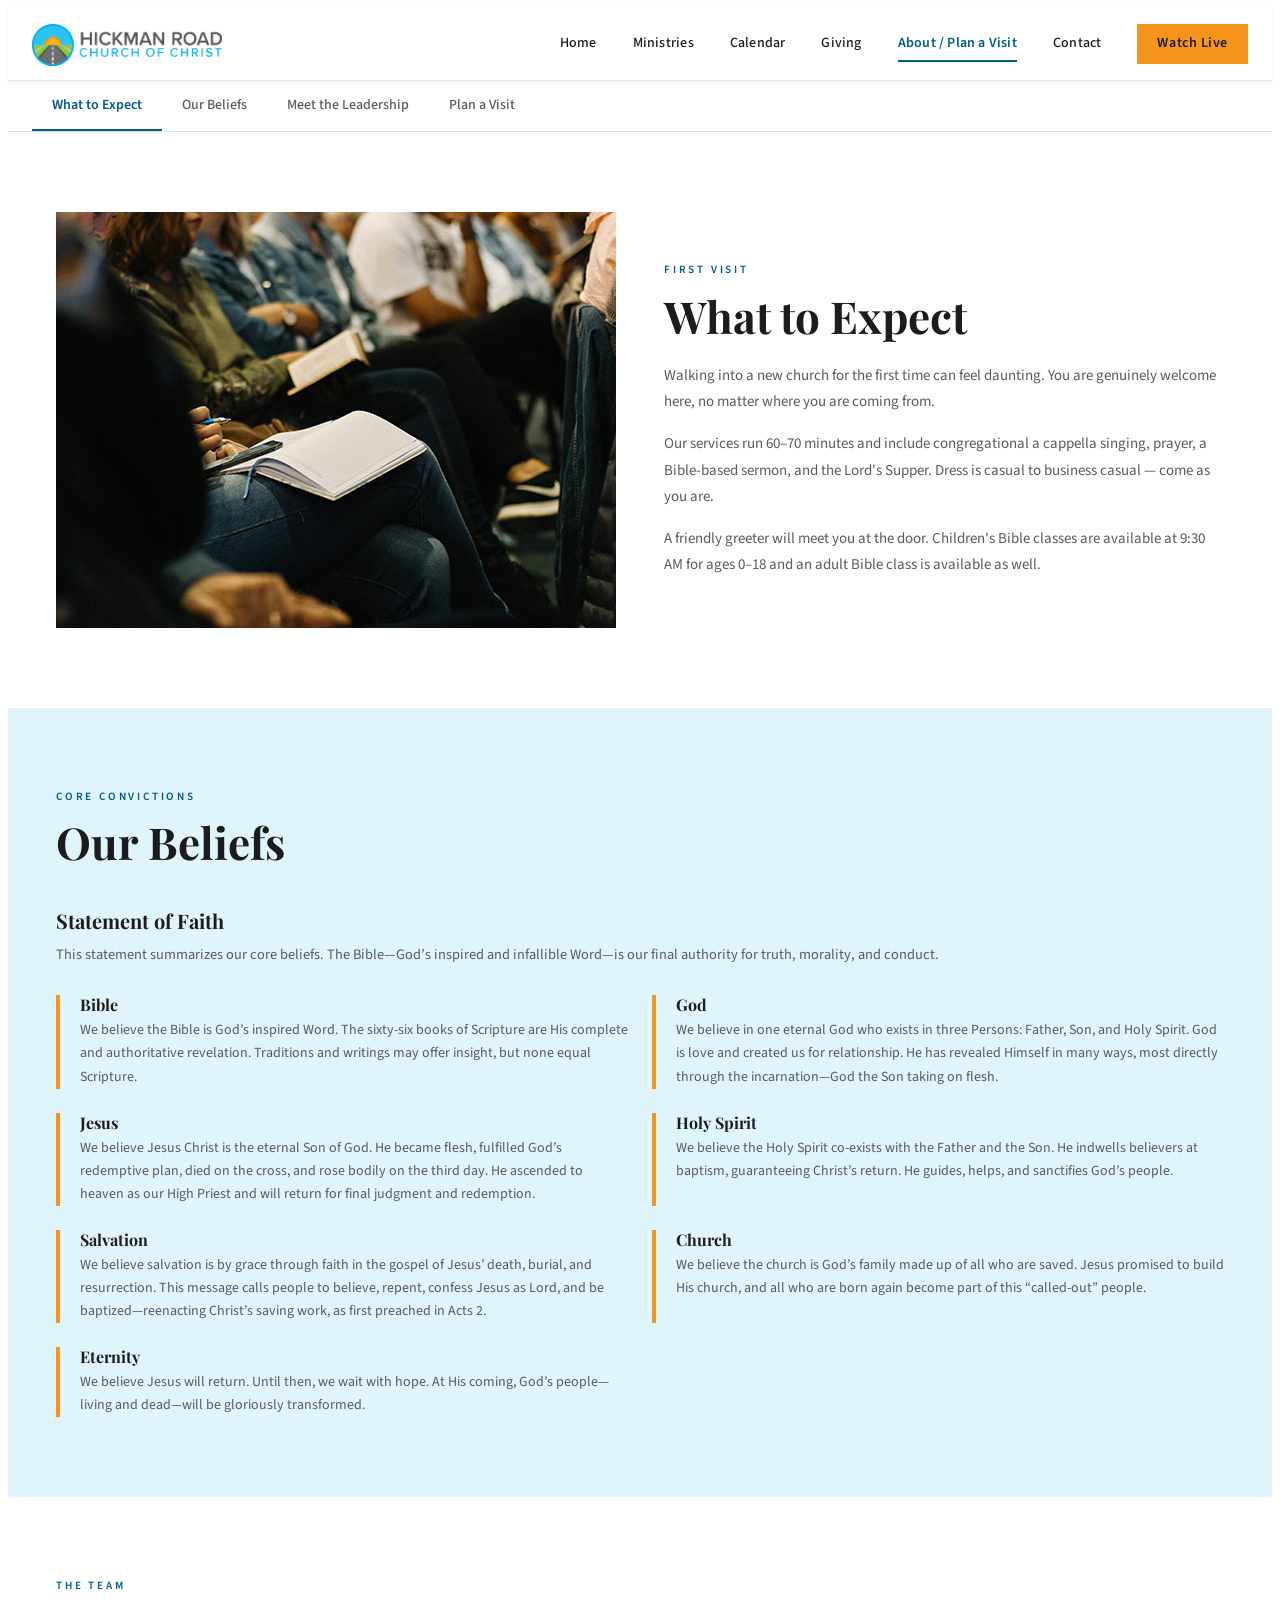
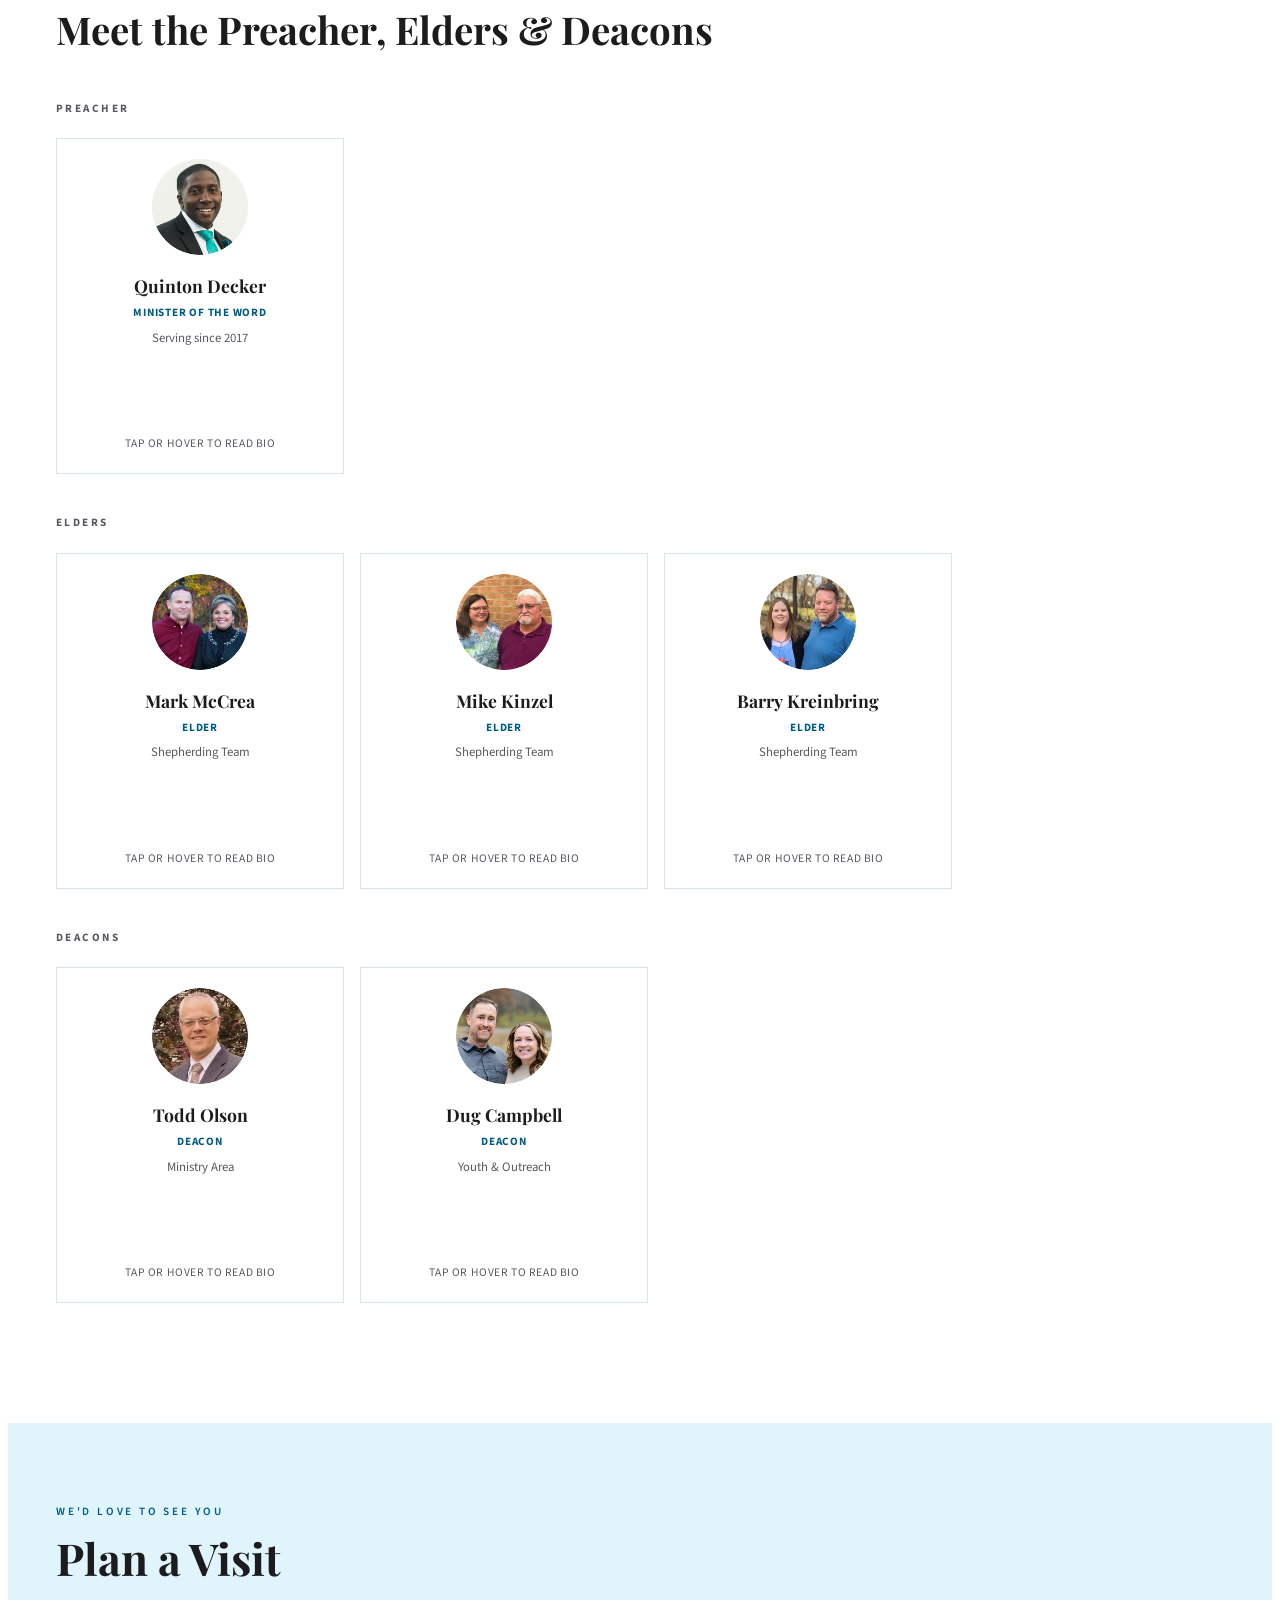
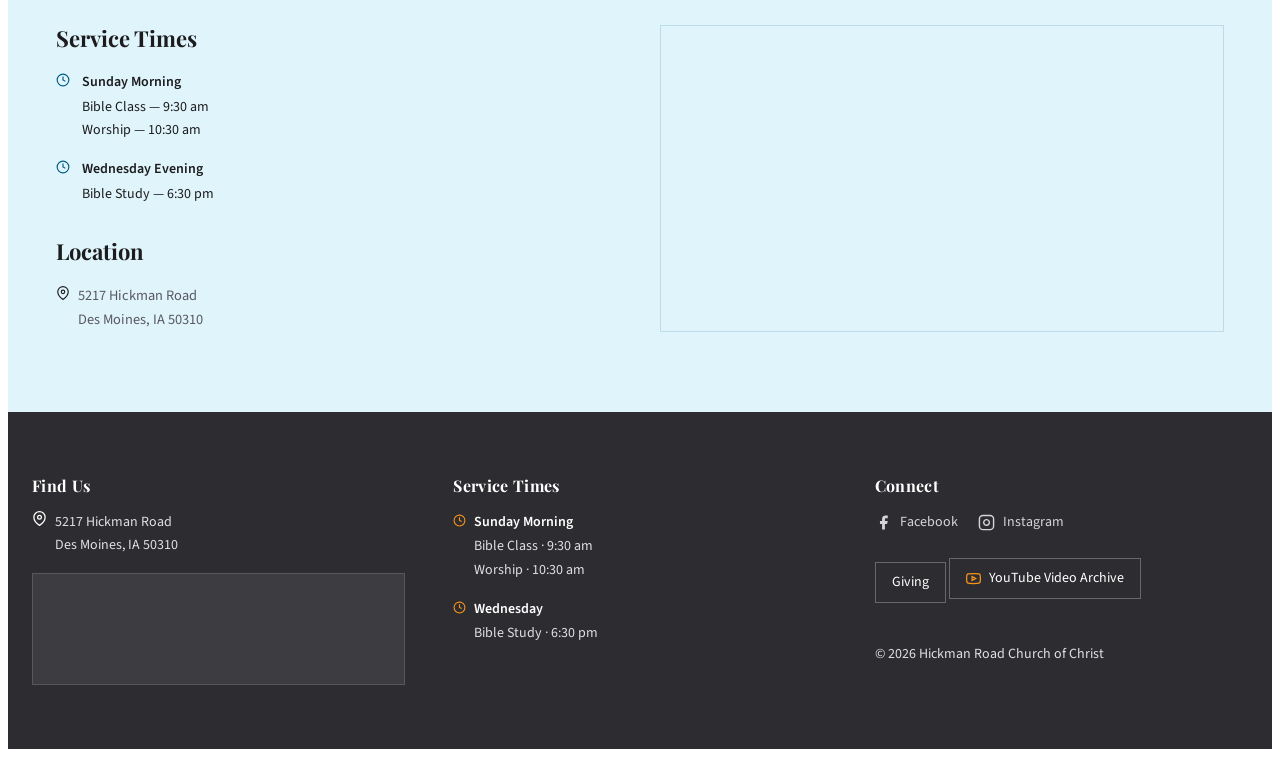
==== commit 964c81ca: "Add calendar and giving pages" ====
--- a/about.html
+++ b/about.html
@@ -26,6 +26,8 @@
             <nav class="site-nav" aria-label="Main navigation">
                 <a href="index.html" class="site-nav__link">Home</a>
                 <a href="ministries.html" class="site-nav__link">Ministries</a>
+                <a href="calendar.html" class="site-nav__link">Calendar</a>
+                <a href="giving.html" class="site-nav__link">Giving</a>
                 <a href="about.html" class="site-nav__link" aria-current="page">About / Plan a Visit</a>
                 <a href="contact.html" class="site-nav__link">Contact</a>
                 <a href="https://www.facebook.com/hickmanroadchurchofchrist" class="site-nav__cta" target="_blank" rel="noopener noreferrer">Watch Live</a>
@@ -48,6 +50,8 @@
         <div id="mobile-nav" class="mobile-nav" hidden role="navigation" aria-label="Mobile navigation">
             <a href="index.html" class="mobile-nav__link">Home</a>
             <a href="ministries.html" class="mobile-nav__link">Ministries</a>
+            <a href="calendar.html" class="mobile-nav__link">Calendar</a>
+            <a href="giving.html" class="mobile-nav__link">Giving</a>
             <a href="about.html" class="mobile-nav__link" aria-current="page">About / Plan a Visit</a>
             <a href="contact.html" class="mobile-nav__link">Contact</a>
             <a href="#watch" class="mobile-nav__link mobile-nav__link--cta">Watch Live</a>
@@ -391,6 +395,7 @@
                             </svg> Instagram
                         </a>
                     </nav>
+                    <a href="giving.html" class="site-footer__archive">Giving</a>
                     <a href="https://www.youtube.com/@hickmanroadchurchofchrist6056" class="site-footer__archive" aria-label="Browse sermon archive recordings" target="_blank" rel="noopener noreferrer">
                         <svg class="ft-icon" width="15" height="15" viewBox="0 0 24 24" fill="none"
                             stroke="currentColor" stroke-width="2" aria-hidden="true">
--- a/scss/main.css
+++ b/scss/main.css
@@ -252,7 +252,7 @@
   align-items: center;
   gap: 0.25rem;
 }
-@media screen and (min-width: 768px) {
+@media screen and (min-width: 1024px) {
   .site-nav {
     display: flex;
   }
@@ -353,7 +353,7 @@
   color: #1c1c1e;
   transition: color 0.15s ease;
 }
-@media screen and (min-width: 768px) {
+@media screen and (min-width: 1024px) {
   .hamburger {
     display: none;
   }
@@ -369,7 +369,7 @@
 .mobile-nav[hidden] {
   display: none;
 }
-@media screen and (min-width: 768px) {
+@media screen and (min-width: 1024px) {
   .mobile-nav {
     display: none !important;
   }
@@ -665,6 +665,13 @@
 .btn--accent:hover {
   background-color: rgb(217.3076923077, 122.1153846154, 7.6923076923);
 }
+.btn--visit {
+  background-color: #00AEEF;
+  color: #1c1c1e;
+}
+.btn--visit:hover {
+  background-color: #008bc0;
+}
 .btn--outline {
   background-color: transparent;
   color: #005c84;
@@ -1176,6 +1183,55 @@
   display: block;
   font-size: 1rem;
   margin-bottom: 0.25rem;
+}
+
+.giving-quote {
+  margin: 2rem 0 0;
+  color: #1c1c1e;
+}
+.giving-quote blockquote {
+  margin: 0;
+  font-family: "Playfair Display", Georgia, "Times New Roman", serif;
+  font-style: italic;
+  line-height: 1.7;
+}
+.giving-quote figcaption {
+  margin-top: 0.75rem;
+  color: #595961;
+}
+
+.giving {
+  padding: 5rem 1.5rem;
+  text-align: center;
+}
+.giving h2 {
+  font-family: "Playfair Display", Georgia, "Times New Roman", serif;
+  font-size: clamp(2rem, 4vw, 2.75rem);
+  margin-bottom: 1rem;
+}
+.giving p {
+  color: #595961;
+  margin-bottom: 1.5rem;
+}
+.giving a {
+  display: inline-block;
+}
+
+.calendar {
+  padding: 5rem 1.5rem;
+}
+.calendar__inner {
+  max-width: 62rem;
+  margin-inline: auto;
+}
+.calendar iframe {
+  display: block;
+  width: 100%;
+  height: 600px;
+  border: 0;
+}
+.calendar p {
+  margin-top: 1rem;
 }
 
 .page-intro {
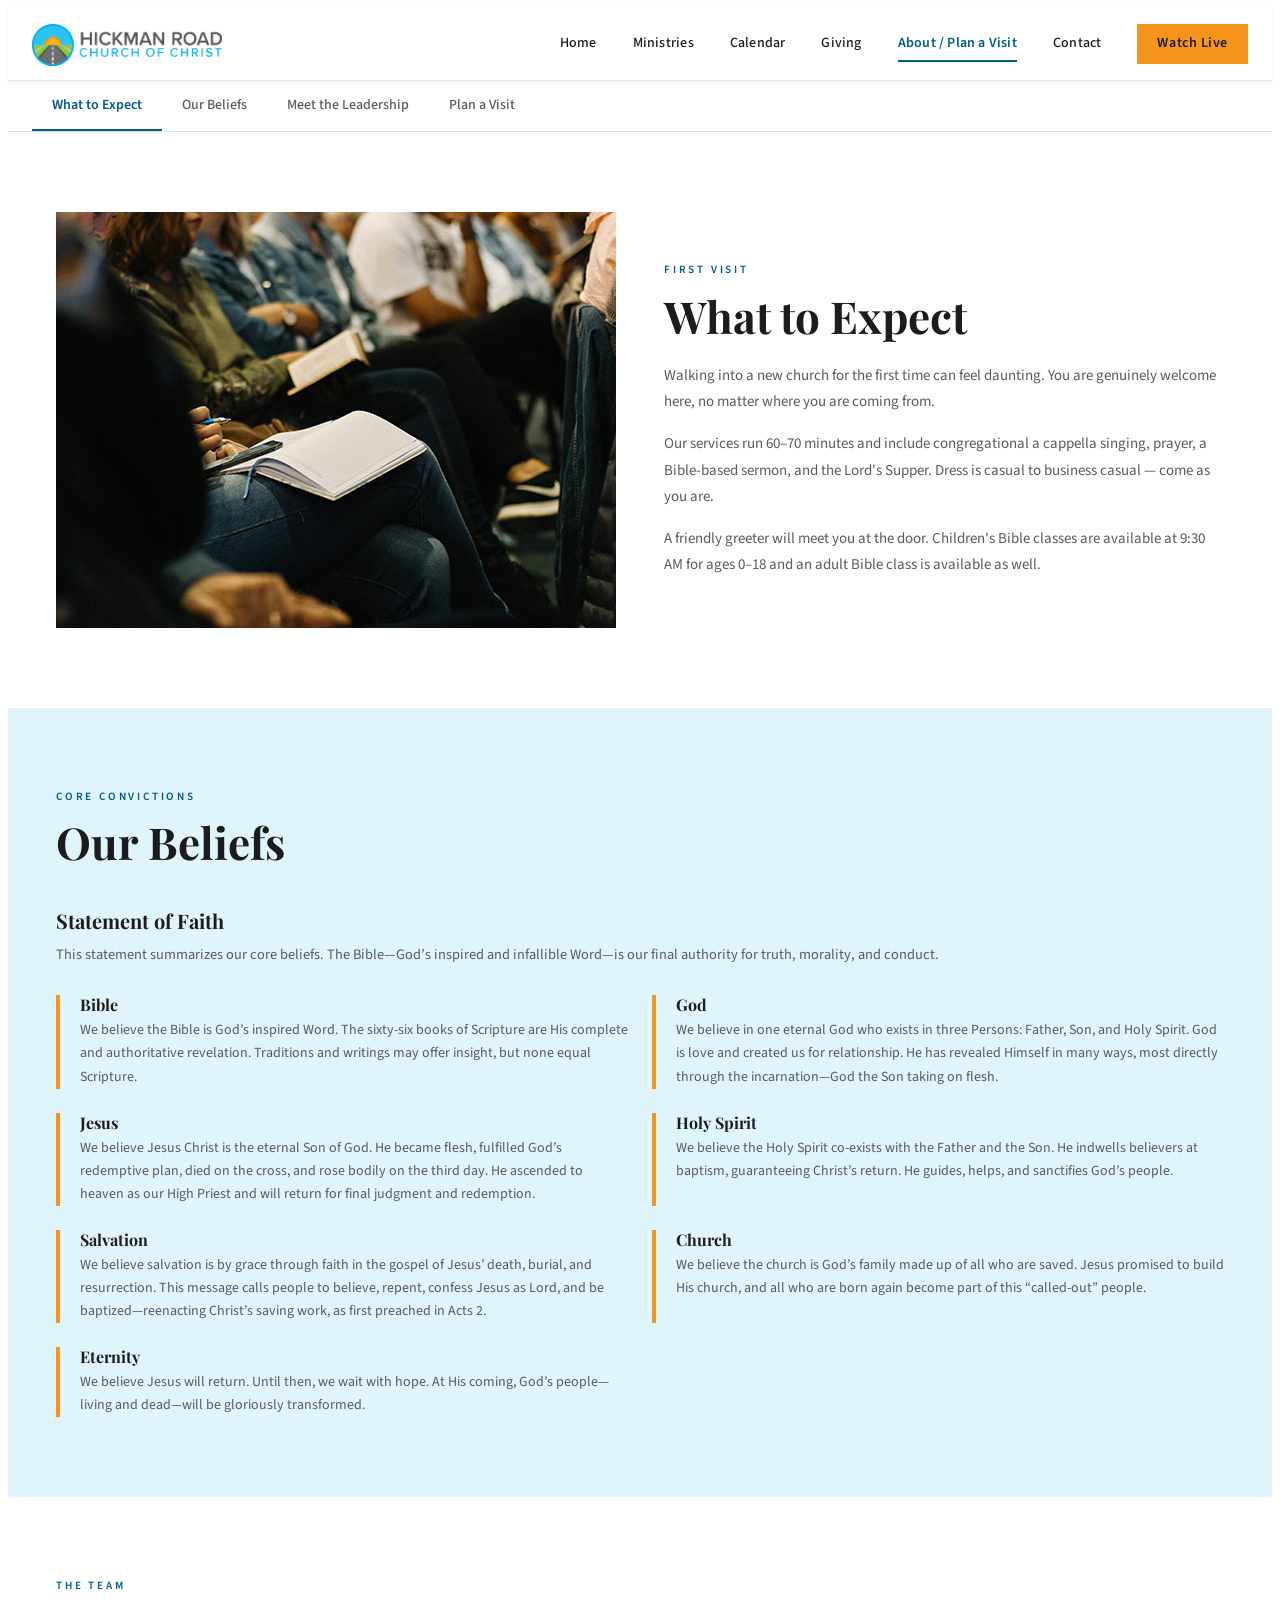
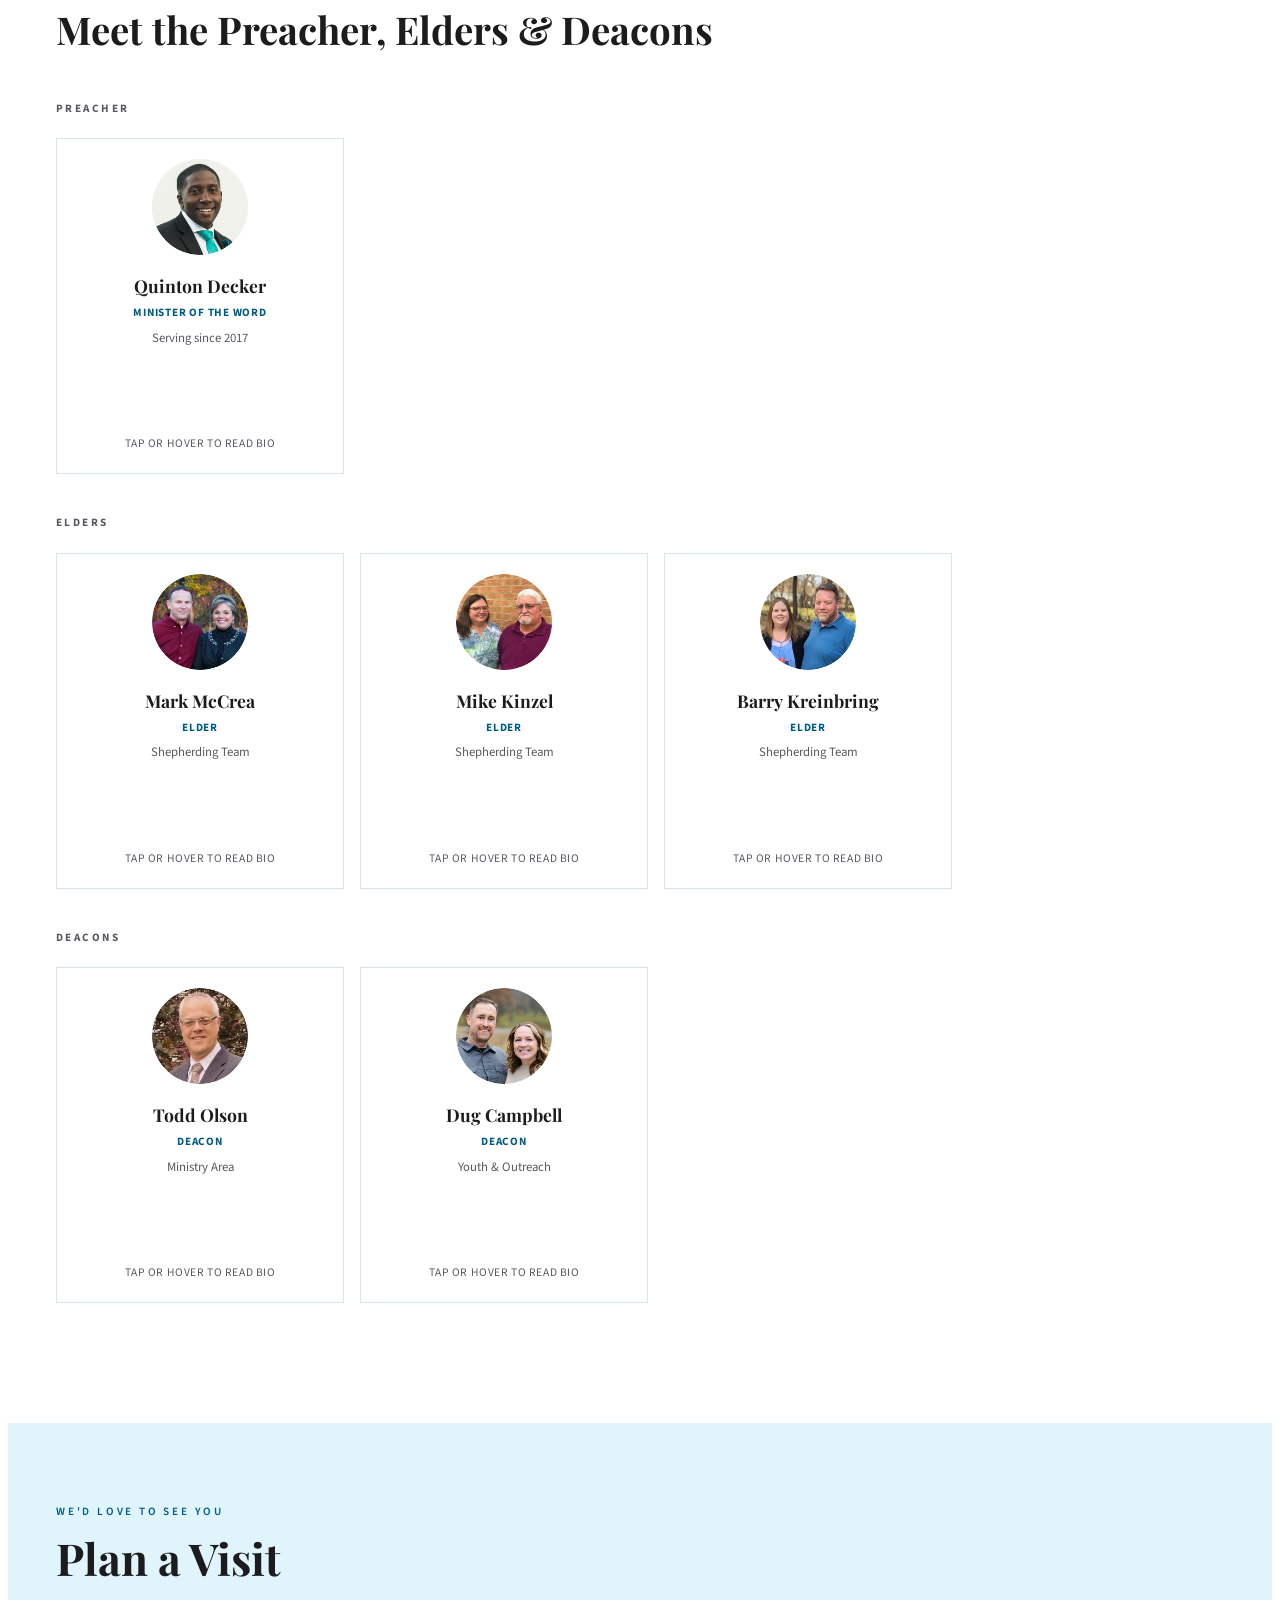
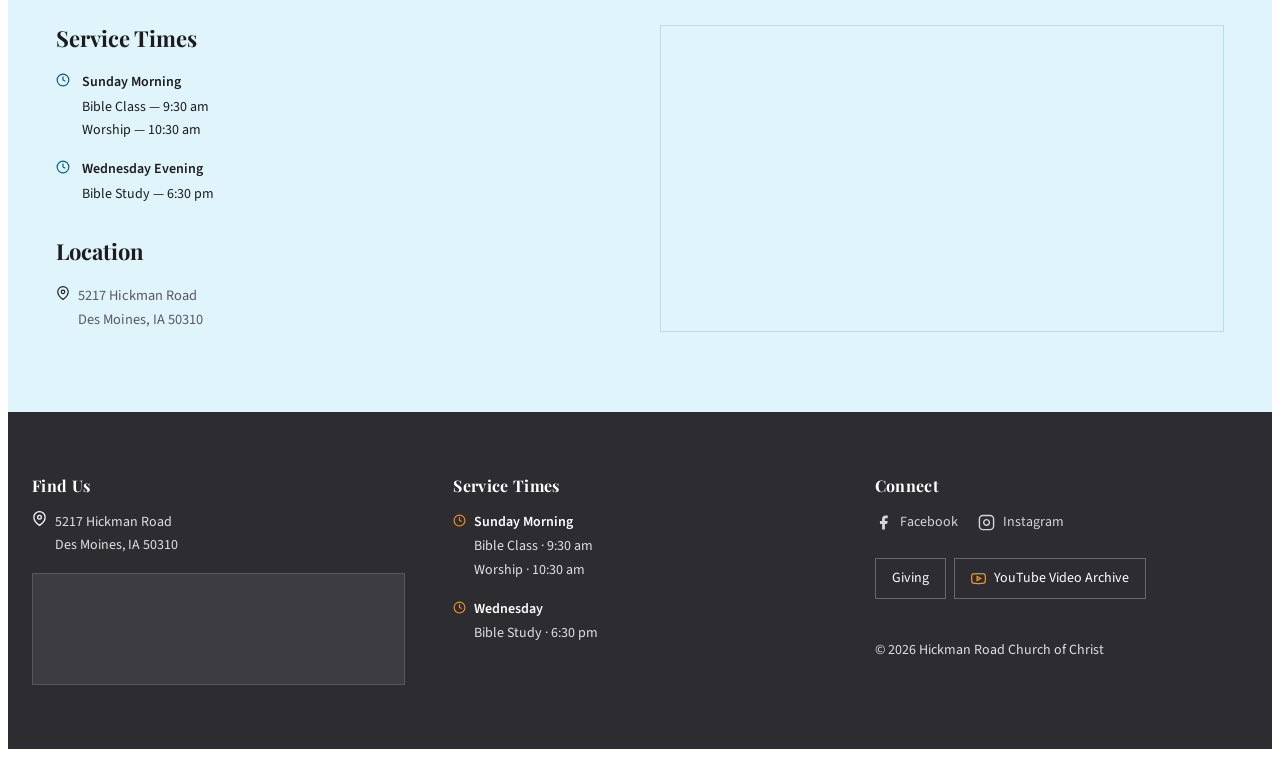
==== commit 28737165: "commit message" ====
--- a/about.html
+++ b/about.html
@@ -10,7 +10,7 @@
     <link
         href="https://fonts.googleapis.com/css2?family=Playfair+Display:ital,wght@0,400;0,600;0,700;1,400;1,600&family=Source+Sans+3:wght@300;400;500;600&display=swap"
         rel="stylesheet" />
-    <link rel="stylesheet" href="scss/main.css" />
+    <link rel="stylesheet" href="scss/main.css?v=20261111-2" />
 </head>
 
 <body>
@@ -395,16 +395,18 @@
                             </svg> Instagram
                         </a>
                     </nav>
-                    <a href="giving.html" class="site-footer__archive">Giving</a>
-                    <a href="https://www.youtube.com/@hickmanroadchurchofchrist6056" class="site-footer__archive" aria-label="Browse sermon archive recordings" target="_blank" rel="noopener noreferrer">
-                        <svg class="ft-icon" width="15" height="15" viewBox="0 0 24 24" fill="none"
-                            stroke="currentColor" stroke-width="2" aria-hidden="true">
-                            <path
-                                d="M22.54 6.42a2.78 2.78 0 00-1.94-1.96C18.88 4 12 4 12 4s-6.88 0-8.6.46a2.78 2.78 0 00-1.94 1.96A29 29 0 001 12a29 29 0 00.46 5.58A2.78 2.78 0 003.4 19.54C5.12 20 12 20 12 20s6.88 0 8.6-.46a2.78 2.78 0 001.94-1.96A29 29 0 0023 12a29 29 0 00-.46-5.58z" />
-                            <polygon points="9.75 15.02 15.5 12 9.75 8.98 9.75 15.02" />
-                        </svg>
-                        YouTube Video Archive
-                    </a>
+                    <div class="site-footer__links">
+                        <a href="giving.html" class="site-footer__archive">Giving</a>
+                        <a href="https://www.youtube.com/@hickmanroadchurchofchrist6056" class="site-footer__archive" aria-label="Browse sermon archive recordings" target="_blank" rel="noopener noreferrer">
+                            <svg class="ft-icon" width="15" height="15" viewBox="0 0 24 24" fill="none"
+                                stroke="currentColor" stroke-width="2" aria-hidden="true">
+                                <path
+                                    d="M22.54 6.42a2.78 2.78 0 00-1.94-1.96C18.88 4 12 4 12 4s-6.88 0-8.6.46a2.78 2.78 0 00-1.94 1.96A29 29 0 001 12a29 29 0 00.46 5.58A2.78 2.78 0 003.4 19.54C5.12 20 12 20 12 20s6.88 0 8.6-.46a2.78 2.78 0 001.94-1.96A29 29 0 0023 12a29 29 0 00-.46-5.58z" />
+                                <polygon points="9.75 15.02 15.5 12 9.75 8.98 9.75 15.02" />
+                            </svg>
+                            YouTube Video Archive
+                        </a>
+                    </div>
                     <p class="site-footer__copy">© 2026 Hickman Road Church of Christ</p>
                     <p class="site-footer__copy">
                     </p>
--- a/scss/main.css
+++ b/scss/main.css
@@ -507,6 +507,11 @@
 .site-footer__social a .ft-icon,
 .site-footer__social a:visited .ft-icon {
   flex-shrink: 0;
+}
+.site-footer__links {
+  display: flex;
+  flex-wrap: wrap;
+  gap: 0.5rem;
 }
 .site-footer__archive {
   display: inline-flex;
